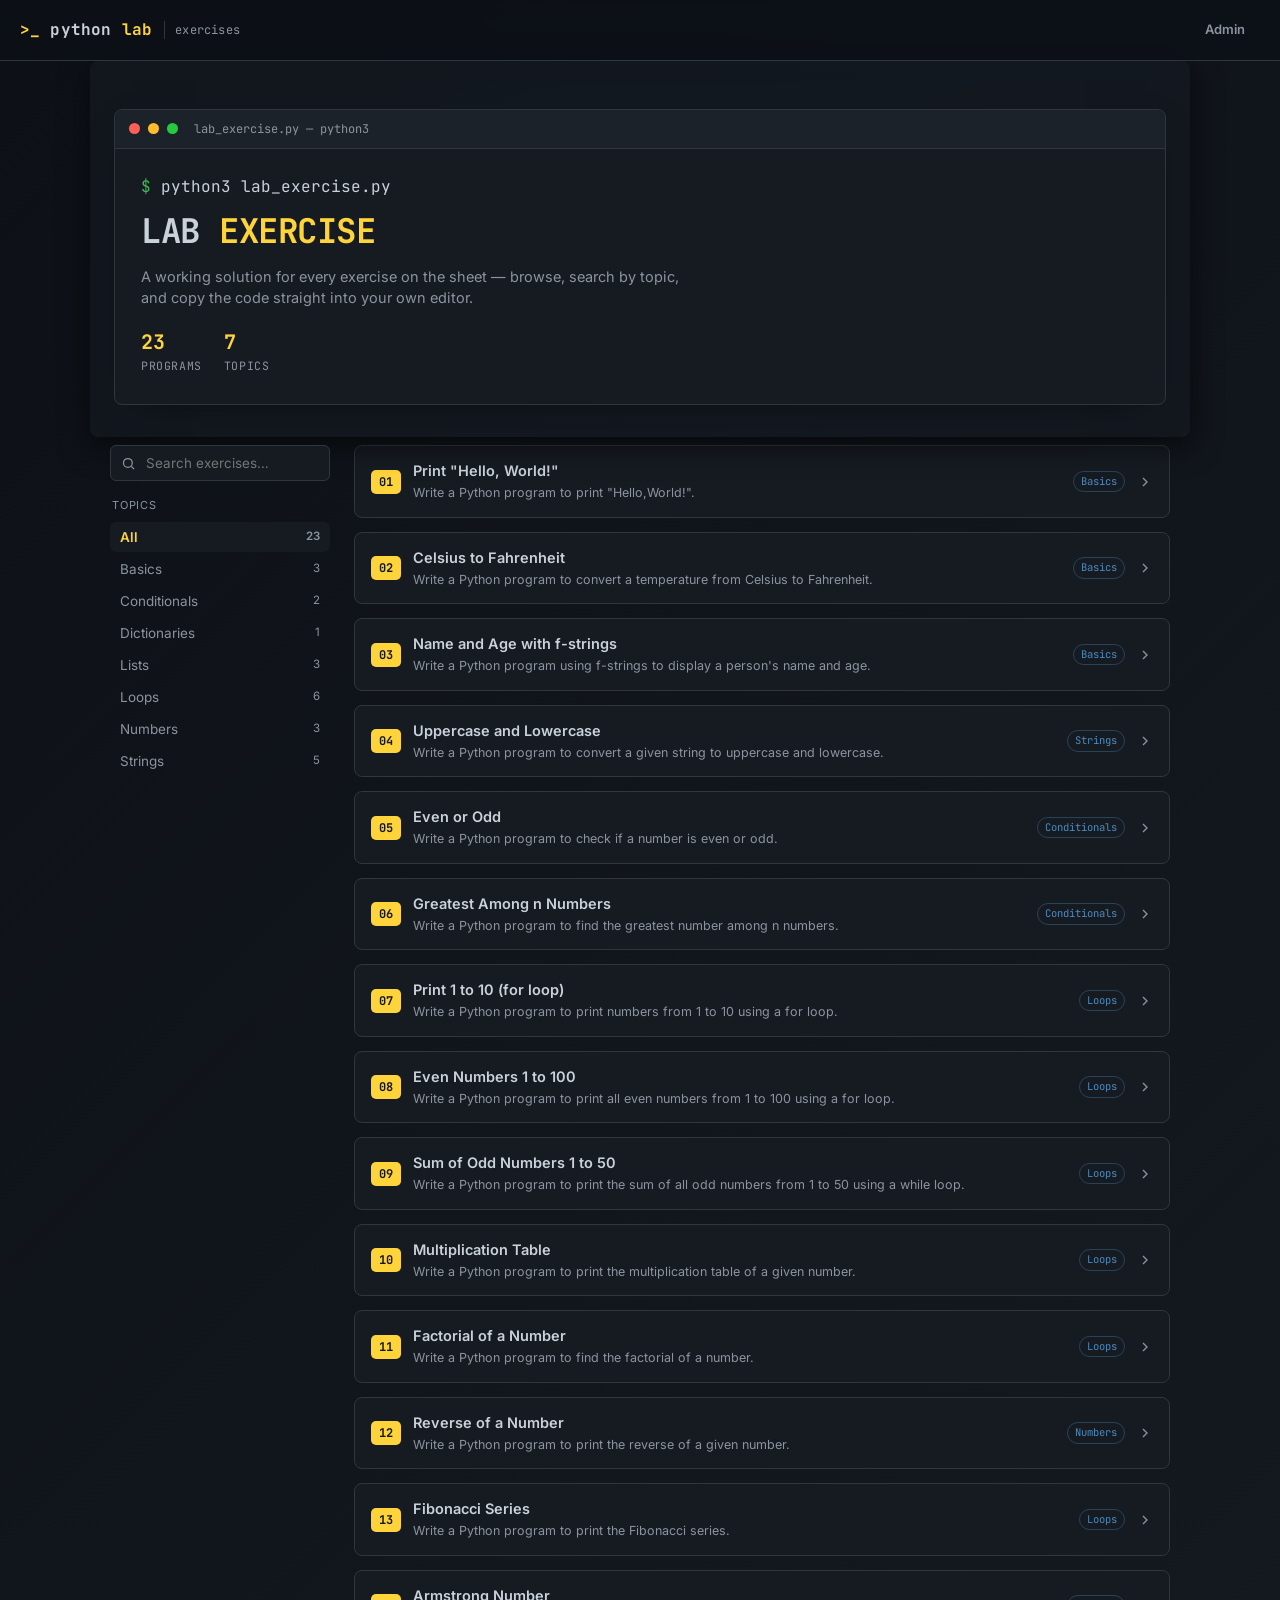
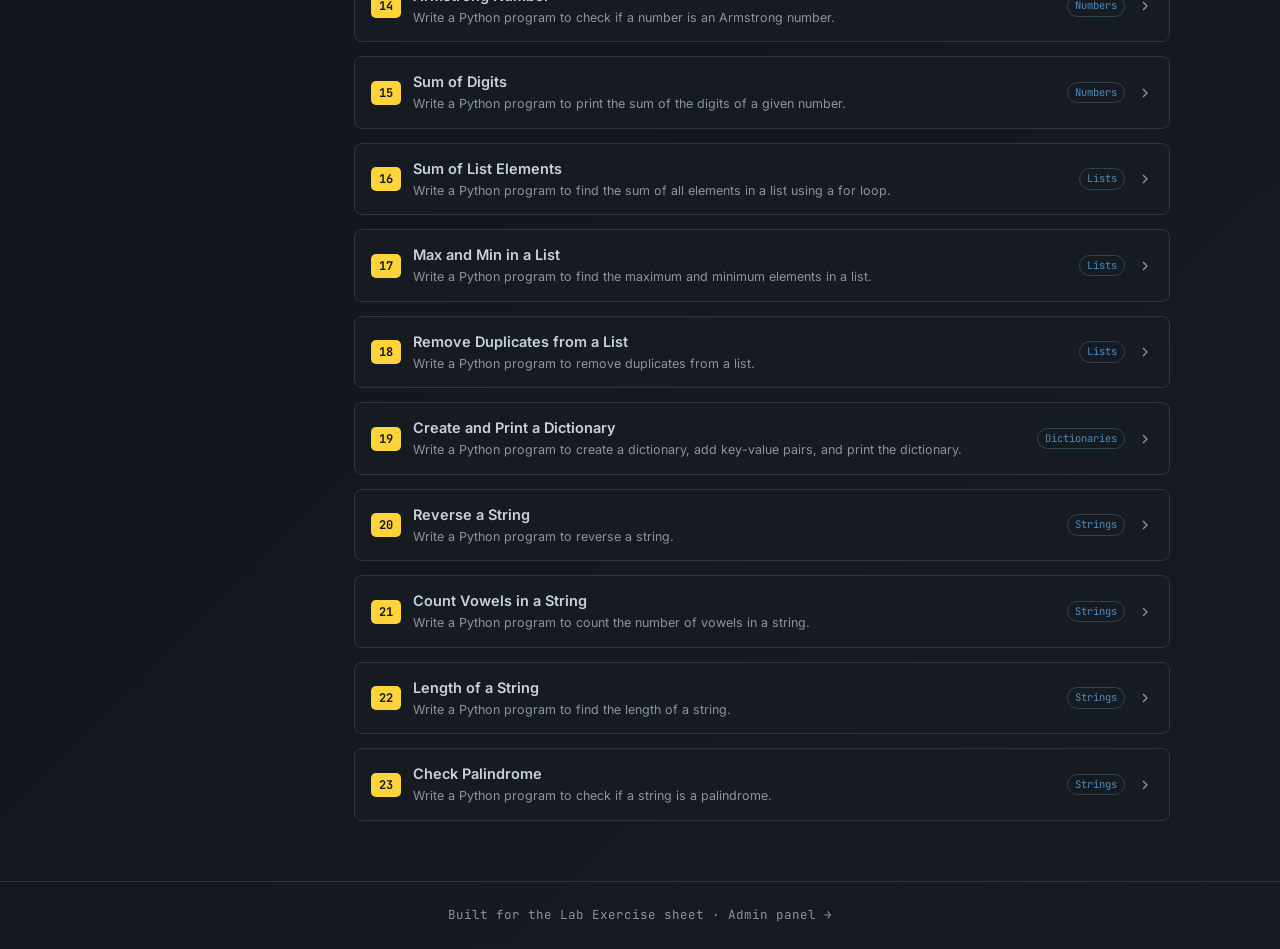
==== index.html @ b2b651ed "Add files via upload" ====
<!DOCTYPE html>
<html lang="en">
<head>
<meta charset="UTF-8">
<meta name="viewport" content="width=device-width, initial-scale=1.0">
<title>Python Lab Exercises</title>
<meta name="description" content="A collection of Python lab exercises with runnable solutions.">
<link rel="preconnect" href="https://fonts.googleapis.com">
<link href="https://fonts.googleapis.com/css2?family=Inter:wght@400;500;600;700&family=JetBrains+Mono:wght@400;500;700&display=swap" rel="stylesheet">
<link rel="stylesheet" href="style.css?v=2">
</head>
<body>

<header class="topbar">
  <a class="brand" href="index.html"><span class="dot">&gt;_</span> python<span style="color:var(--accent)">lab</span><span class="brand-sub">exercises</span></a>
  <div class="topbar-links">
    <a class="btn btn-ghost" href="admin.html">Admin</a>
  </div>
</header>

<section class="hero">
  <div class="terminal">
    <div class="terminal-bar">
      <span class="tdot red"></span><span class="tdot yellow"></span><span class="tdot green"></span>
      <span class="terminal-path">lab_exercise.py — python3</span>
    </div>
    <div class="terminal-body">
      <div><span class="prompt">$</span> python3 lab_exercise.py</div>
      <h1>LAB <span class="py">EXERCISE</span></h1>
      <p class="lead">A working solution for every exercise on the sheet — browse, search by topic, and copy the code straight into your own editor.</p>
      <div class="stats-row">
        <div class="stat"><span class="num" id="statTotal">0</span><span class="label">Programs</span></div>
        <div class="stat"><span class="num" id="statCats">0</span><span class="label">Topics</span></div>
      </div>
    </div>
  </div>
</section>

<main class="layout">
  <aside class="sidebar">
    <div class="search-box">
      <svg width="15" height="15" viewBox="0 0 24 24" fill="none" stroke="currentColor" stroke-width="2"><circle cx="11" cy="11" r="7"/><path d="M21 21l-4.3-4.3"/></svg>
      <input id="searchInput" type="text" placeholder="Search exercises…">
      <button id="clearSearchBtn" class="clear-btn" style="display:none;" aria-label="Clear search">×</button>
    </div>
    <div class="filter-title">Topics</div>
    <ul class="filter-list" id="filterList"></ul>
  </aside>

  <section class="programs" id="programList"></section>
</main>

<footer>
  Built for the Lab Exercise sheet · <a class="admin-link" href="admin.html">Admin panel →</a>
</footer>

<script src="data.js?v=2"></script>
<script src="common.js?v=2"></script>
<script src="script.js?v=2"></script>
</body>
</html>
---- style.css ----
/* ===========================================================
   Python Lab Exercises — stylesheet
   Dark, VSCode/GitHub-inspired IDE aesthetic, Python-yellow accent.
   =========================================================== */

:root {
  --bg: #0d1117;
  --surface: #161b22;
  --surface-2: #1c2229;
  --border: #30363d;
  --text: #c9d1d9;
  --muted: #8b949e;
  --accent: #FFD43B;   /* Python yellow */
  --accent-dim: #cfa92a;
  --blue: #4B8BBE;     /* Python blue */
  --green: #3fb950;
  --red: #f85149;
  --font-mono: 'JetBrains Mono', ui-monospace, SFMono-Regular, Menlo, monospace;
  --font-sans: 'Inter', system-ui, -apple-system, sans-serif;
  --radius: 8px;
}

* { box-sizing: border-box; }

html { scroll-behavior: smooth; }

body {
  margin: 0;
  /* subtle dark gradient for depth */
  background: linear-gradient(135deg, #0d1117 0%, #161b22 100%);
  color: var(--text);
  font-family: var(--font-sans);
  line-height: 1.5;
  min-height: 100vh;
  overflow-x: hidden;
}

a { color: inherit; }

::selection { background: var(--accent); color: #0d1117; }

/* Focus visibility for keyboard users */
a:focus-visible, button:focus-visible, input:focus-visible, textarea:focus-visible, select:focus-visible {
  outline: 2px solid var(--accent);
  outline-offset: 2px;
}

/* ---------- Top bar ---------- */
.topbar {
  position: sticky;
  top: 0;
  z-index: 20;
  display: flex;
  align-items: center;
  justify-content: space-between;
  gap: 16px;
  padding: 12px 20px;
  background: rgba(13, 17, 23, 0.92);
  backdrop-filter: blur(8px);
  border-bottom: 1px solid var(--border);
}

.brand {
  display: flex;
  align-items: center;
  gap: 10px;
  font-family: var(--font-mono);
  font-weight: 700;
  font-size: 16px;
  letter-spacing: 0.2px;
  text-decoration: none;
  color: var(--text);
}

.brand .dot { color: var(--accent); }

.brand-sub {
  color: var(--muted);
  font-weight: 400;
  font-size: 12px;
  border-left: 1px solid var(--border);
  padding-left: 10px;
  margin-left: 2px;
}

.topbar-links {
  display: flex;
  align-items: center;
  gap: 8px;
}

.btn {
  font-family: var(--font-sans);
  font-size: 13px;
  font-weight: 600;
  padding: 7px 14px;
  border-radius: var(--radius);
  border: 1px solid var(--border);
  background: var(--surface);
  color: var(--text);
  cursor: pointer;
  text-decoration: none;
  display: inline-flex;
  align-items: center;
  gap: 6px;
  transition: background .2s ease, border-color .2s ease, transform .1s ease, box-shadow .2s ease;
}
.btn:hover {
  background: var(--surface-2);
  border-color: var(--accent-dim);
  box-shadow: 0 4px 12px rgba(255,212,59,0.15);
}
.btn:hover { border-color: var(--accent-dim); }
.btn:active { transform: translateY(1px); }

.btn-primary {
  background: var(--accent);
  color: #14171c;
  border-color: var(--accent);
}
.btn-primary:hover { background: var(--accent-dim); border-color: var(--accent-dim); }

.btn-danger { color: var(--red); }
.btn-danger:hover { border-color: var(--red); }

.btn-ghost {
  background: transparent;
  border-color: transparent;
  color: var(--muted);
}
.btn-ghost:hover { color: var(--text); background: var(--surface); }

.btn-sm { padding: 5px 10px; font-size: 12px; }

/* ---------- Hero / terminal header ---------- */
.hero {
  padding: 48px 24px 32px;
  max-width: 1100px;
  margin: 0 auto;
  /* glassmorphism overlay */
  background: rgba(22, 27, 34, 0.68);
  backdrop-filter: blur(12px);
  border-radius: var(--radius);
  box-shadow: 0 8px 30px rgba(0,0,0,0.6);
}

.terminal {
  background: var(--surface);
  border: 1px solid var(--border);
  border-radius: var(--radius);
  overflow: hidden;
  box-shadow: 0 12px 40px -20px rgba(0,0,0,0.6);
}

.terminal-bar {
  display: flex;
  align-items: center;
  gap: 8px;
  padding: 10px 14px;
  background: var(--surface-2);
  border-bottom: 1px solid var(--border);
}

.tdot { width: 11px; height: 11px; border-radius: 50%; display: inline-block; }
.tdot.red { background: #ff5f56; }
.tdot.yellow { background: #ffbd2e; }
.tdot.green { background: #27c93f; }

.terminal-path {
  margin-left: 8px;
  font-family: var(--font-mono);
  font-size: 12px;
  color: var(--muted);
}

.terminal-body {
  padding: 26px 26px 30px;
  font-family: var(--font-mono);
}

.terminal-body .prompt { color: var(--green); }
.terminal-body h1 {
  margin: 6px 0 10px;
  font-size: clamp(24px, 4vw, 34px);
  color: var(--text);
  letter-spacing: -0.5px;
}
.terminal-body h1 .py { color: var(--accent); }
.terminal-body p.lead {
  margin: 0 0 18px;
  color: var(--muted);
  font-family: var(--font-sans);
  font-size: 14.5px;
  max-width: 60ch;
}

.stats-row {
  display: flex;
  gap: 22px;
  margin-top: 18px;
  flex-wrap: wrap;
}
.stat { font-family: var(--font-mono); }
.stat .num { color: var(--accent); font-size: 20px; font-weight: 700; }
.stat .label { color: var(--muted); font-size: 11.5px; text-transform: uppercase; letter-spacing: 0.6px; display: block; }

/* ---------- Layout ---------- */
.layout {
  max-width: 1100px;
  margin: 0 auto;
  padding: 8px 20px 60px;
  display: grid;
  grid-template-columns: 220px 1fr;
  gap: 24px;
}

@media (max-width: 780px) {
  .layout { grid-template-columns: 1fr; gap: 18px; }

  .sidebar {
    position: static;
    top: auto;
  }

  .filter-list {
    flex-direction: row;
    flex-wrap: nowrap;
    overflow-x: auto;
    -webkit-overflow-scrolling: touch;
    gap: 6px;
    padding-bottom: 4px;
    margin-bottom: 16px;
    scrollbar-width: none;  /* Hide scrollbar Firefox */
    -ms-overflow-style: none;  /* Hide scrollbar IE/Edge */
  }
  .filter-list::-webkit-scrollbar { display: none; } /* Hide scrollbar Chrome/Safari */

  .filter-list button {
    width: auto;
    flex-shrink: 0;
    border: 1px solid var(--border);
    border-radius: 20px;
    padding: 8px 16px;
    gap: 8px;
    transition: background .2s ease, color .2s ease;
  }
  .filter-list button:hover {
    background: var(--surface-2);
    color: var(--text);
  }
  .filter-list button.active { border-color: var(--accent-dim); color: var(--accent); }
}

@media (max-width: 640px) {
  .topbar { padding: 10px 14px; }
  .brand { font-size: 14px; gap: 8px; }
  .brand-sub { display: none; }
  .topbar-links { gap: 6px; }
  .topbar .btn { padding: 6px 10px; font-size: 12.5px; }

  .hero { padding: 24px 16px 20px; }
  .terminal-bar { padding: 8px 10px; }
  .terminal-path { font-size: 11px; overflow: hidden; text-overflow: ellipsis; white-space: nowrap; }
  .terminal-body { padding: 18px 16px 22px; }
  .terminal-body h1 { margin: 4px 0 8px; }
  .terminal-body p.lead { font-size: 13.5px; max-width: none; }
  .stats-row { gap: 18px; margin-top: 14px; }
  .stat .num { font-size: 18px; }

  .layout { padding: 8px 14px 40px; }

  .code-window { margin: 12px 0; border-radius: 0; border-left: none; border-right: none; }
  pre.code { padding: 12px 10px; font-size: 12.5px; }
}

/* ---------- Sidebar ---------- */
.sidebar {
  align-self: start;
  position: sticky;
  top: 66px;
}

.search-box {
  display: flex;
  align-items: center;
  gap: 8px;
  background: var(--surface);
  border: 1px solid var(--border);
  border-radius: 6px;
  padding: 8px 10px;
  margin-bottom: 16px;
  position: relative;
}
.search-box input {
  background: transparent;
  border: none;
  color: var(--text);
  font-family: var(--font-sans);
  font-size: 13.5px;
  width: 100%;
  padding-right: 20px;
}
.search-box input:focus { outline: none; }
.search-box svg { flex-shrink: 0; color: var(--muted); }

.clear-btn {
  background: transparent;
  border: none;
  color: var(--muted);
  font-size: 18px;
  line-height: 1;
  cursor: pointer;
  padding: 0 6px;
  position: absolute;
  right: 8px;
  top: 50%;
  transform: translateY(-50%);
  display: inline-flex;
  align-items: center;
  justify-content: center;
  transition: color 0.15s ease;
}
.clear-btn:hover {
  color: var(--accent);
}

.filter-title {
  font-size: 11px;
  text-transform: uppercase;
  letter-spacing: 0.8px;
  color: var(--muted);
  margin: 4px 0 8px 2px;
}

.filter-list {
  list-style: none;
  margin: 0 0 20px;
  padding: 0;
  display: flex;
  flex-direction: column;
  gap: 2px;
}

.filter-list button {
  width: 100%;
  text-align: left;
  background: transparent;
  border: none;
  color: var(--muted);
  font-family: var(--font-sans);
  font-size: 13.5px;
  padding: 7px 10px;
  border-radius: 6px;
  cursor: pointer;
  display: flex;
  justify-content: space-between;
}
.filter-list button:hover { background: var(--surface); color: var(--text); }
.filter-list button.active { background: var(--surface); color: var(--accent); font-weight: 600; }
.filter-list button .count { color: var(--muted); font-size: 11.5px; }

@media (max-width: 640px) {
  .card-head { padding: 12px; gap: 10px; flex-wrap: wrap; row-gap: 6px; }
  .card-num { min-width: 26px; height: 22px; font-size: 11px; }
  .card-title { font-size: 13.5px; }
  .card-desc { white-space: normal; overflow: visible; }
  .card-titles { order: 2; flex: 1 1 160px; }
  .chevron { order: 3; }
  .card-tag { order: 4; flex: 0 0 100%; margin-left: 36px; width: fit-content; }
}

/* ---------- Program list ---------- */
.programs {
  display: flex;
  flex-direction: column;
  gap: 14px;
}

.empty-state {
  border: 1px dashed var(--border);
  border-radius: var(--radius);
  padding: 40px 20px;
  text-align: center;
  color: var(--muted);
}

.card {
  background: var(--surface);
  border: 1px solid var(--border);
  border-radius: var(--radius);
  overflow: hidden;
  transition: border-color 0.2s cubic-bezier(0.4, 0, 0.2, 1), box-shadow 0.2s cubic-bezier(0.4, 0, 0.2, 1), transform 0.2s cubic-bezier(0.4, 0, 0.2, 1);
}
.card:hover {
  border-color: rgba(255, 212, 59, 0.4);
  box-shadow: 0 6px 20px rgba(0, 0, 0, 0.3);
  transform: translateY(-2px);
}

.card-head {
  display: flex;
  align-items: center;
  gap: 12px;
  padding: 14px 16px;
  cursor: pointer;
  user-select: none;
}

.card-num {
  font-family: var(--font-mono);
  font-size: 12px;
  color: #14171c;
  background: var(--accent);
  min-width: 30px;
  height: 24px;
  display: flex;
  align-items: center;
  justify-content: center;
  border-radius: 5px;
  font-weight: 700;
  flex-shrink: 0;
}

.card-titles { flex: 1; min-width: 0; }
.card-title { font-weight: 600; font-size: 14.5px; color: var(--text); }
.card-desc {
  font-size: 12.5px;
  color: var(--muted);
  margin-top: 2px;
  overflow: hidden;
  text-overflow: ellipsis;
  white-space: nowrap;
}

.card-tag {
  font-family: var(--font-mono);
  font-size: 10.5px;
  color: var(--blue);
  border: 1px solid rgba(75,139,190,0.35);
  padding: 2px 7px;
  border-radius: 20px;
  white-space: nowrap;
  flex-shrink: 0;
}

.chevron {
  color: var(--muted);
  transition: transform .18s ease;
  flex-shrink: 0;
}
.card.open .chevron { transform: rotate(90deg); color: var(--accent); }

.card-body {
  display: none;
  border-top: 1px solid var(--border);
}
.card.open .card-body { display: block; }

.code-window {
  margin: 14px;
  background: #0a0d12;
  border: 1px solid var(--border);
  border-radius: 6px;
  overflow: hidden;
}
.code-window-bar {
  display: flex;
  align-items: center;
  justify-content: space-between;
  padding: 7px 10px;
  background: var(--surface-2);
  border-bottom: 1px solid var(--border);
}
.code-window-name {
  font-family: var(--font-mono);
  font-size: 11.5px;
  color: var(--muted);
}
.copy-btn {
  font-family: var(--font-sans);
  font-size: 11px;
  color: var(--muted);
  background: transparent;
  border: 1px solid var(--border);
  padding: 3px 9px;
  border-radius: 5px;
  cursor: pointer;
}
.copy-btn:hover { color: var(--accent); border-color: var(--accent-dim); }

pre.code {
  margin: 0;
  padding: 16px;
  overflow-x: auto;
  font-family: var(--font-mono);
  font-size: 13px;
  line-height: 1.6;
  color: #d3d3d3;
}

/* minimal python token colors */
.tok-kw { color: #ff7b72; }
.tok-str { color: #a5d6ff; }
.tok-num { color: #79c0ff; }
.tok-com { color: #8b949e; font-style: italic; }
.tok-fn { color: #d2a8ff; }
.tok-bi { color: #ffa657; }

/* ---------- Footer ---------- */
footer {
  border-top: 1px solid var(--border);
  padding: 24px 20px;
  text-align: center;
  color: var(--muted);
  font-size: 12.5px;
  font-family: var(--font-mono);
}
footer a.admin-link { color: var(--muted); text-decoration: none; }
footer a.admin-link:hover { color: var(--accent); }

/* ===========================================================
   Admin page
   =========================================================== */
.admin-wrap {
  max-width: 780px;
  margin: 0 auto;
  padding: 40px 20px 70px;
}

.admin-header { margin-bottom: 24px; }
.admin-header h1 {
  font-family: var(--font-mono);
  font-size: 22px;
  margin: 0 0 4px;
}
.admin-header p { color: var(--muted); margin: 0; font-size: 13.5px; }

.panel {
  background: var(--surface);
  border: 1px solid var(--border);
  border-radius: var(--radius);
  padding: 22px;
  margin-bottom: 20px;
}

.panel h2 {
  font-size: 14px;
  margin: 0 0 16px;
  font-family: var(--font-mono);
  color: var(--accent);
}

.field { margin-bottom: 14px; }
.field label {
  display: block;
  font-size: 12.5px;
  color: var(--muted);
  margin-bottom: 6px;
  font-weight: 600;
}
.field input[type="text"],
.field input[type="password"],
.field textarea,
.field select {
  width: 100%;
  background: var(--bg);
  border: 1px solid var(--border);
  border-radius: 6px;
  padding: 9px 11px;
  color: var(--text);
  font-family: var(--font-sans);
  font-size: 13.5px;
}
.field textarea {
  font-family: var(--font-mono);
  font-size: 13px;
  resize: vertical;
  min-height: 140px;
  line-height: 1.5;
}
.field-hint { font-size: 11.5px; color: var(--muted); margin-top: 5px; }

.login-box {
  max-width: 360px;
  margin: 80px auto;
  text-align: center;
}
.login-box .lock {
  width: 44px; height: 44px;
  margin: 0 auto 16px;
  color: var(--accent);
}
.login-box h1 { font-family: var(--font-mono); font-size: 18px; margin-bottom: 6px; }
.login-box p { color: var(--muted); font-size: 13px; margin-bottom: 20px; }
.login-error {
  color: var(--red);
  font-size: 12.5px;
  margin-top: 10px;
  min-height: 16px;
}

.admin-list { display: flex; flex-direction: column; gap: 10px; }
.admin-row {
  display: flex;
  align-items: center;
  gap: 12px;
  border: 1px solid var(--border);
  border-radius: 6px;
  padding: 10px 12px;
  background: var(--bg);
}
.admin-row .info { flex: 1; min-width: 0; }
.admin-row .info .t { font-weight: 600; font-size: 13.5px; }
.admin-row .info .m { color: var(--muted); font-size: 11.5px; margin-top: 2px; }
.admin-row .actions { display: flex; gap: 6px; flex-shrink: 0; }

.badge-source {
  font-family: var(--font-mono);
  font-size: 10px;
  padding: 1px 6px;
  border-radius: 10px;
  border: 1px solid var(--border);
  color: var(--muted);
}
.badge-source.custom { color: var(--accent); border-color: rgba(255,212,59,0.4); }

.toast {
  position: fixed;
  bottom: 20px;
  left: 50%;
  transform: translateX(-50%) translateY(20px);
  background: var(--surface);
  border: 1px solid var(--accent);
  color: var(--text);
  padding: 10px 18px;
  border-radius: 8px;
  font-size: 13px;
  font-family: var(--font-sans);
  opacity: 0;
  pointer-events: none;
  transition: opacity .2s ease, transform .2s ease;
  z-index: 50;
}
.toast.show {
  opacity: 1;
  transform: translateX(-50%) translateY(0);
  pointer-events: auto;
}

.helper-note {
  font-size: 12px;
  color: var(--muted);
  border-left: 2px solid var(--border);
  padding-left: 10px;
  margin-top: 4px;
}

@media (max-width: 640px) {
  .admin-wrap { padding: 20px 14px 50px; }
  .panel { padding: 16px; }
  .login-box { margin: 48px auto; max-width: 100%; }
  .admin-row { flex-wrap: wrap; }
  .admin-row .actions { flex: 0 0 100%; margin-top: 4px; }
  .field textarea { min-height: 110px; }
}
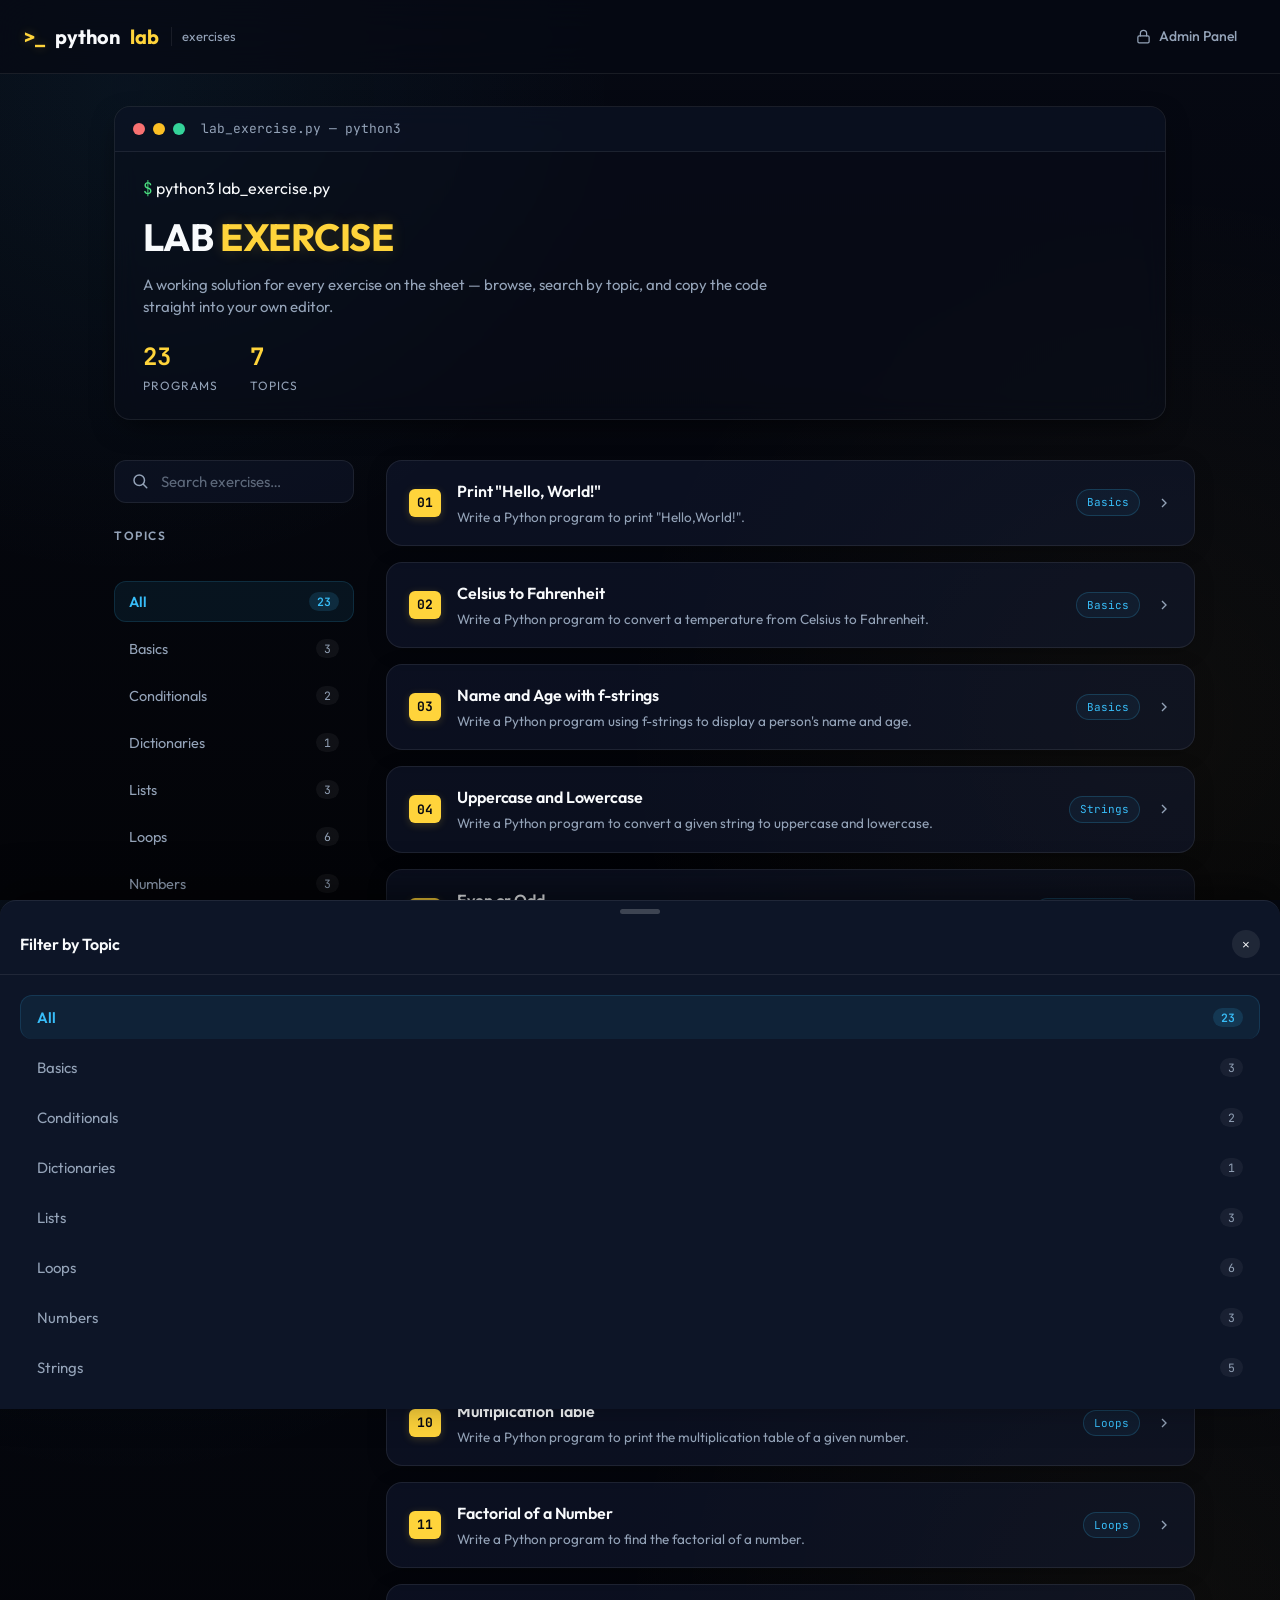
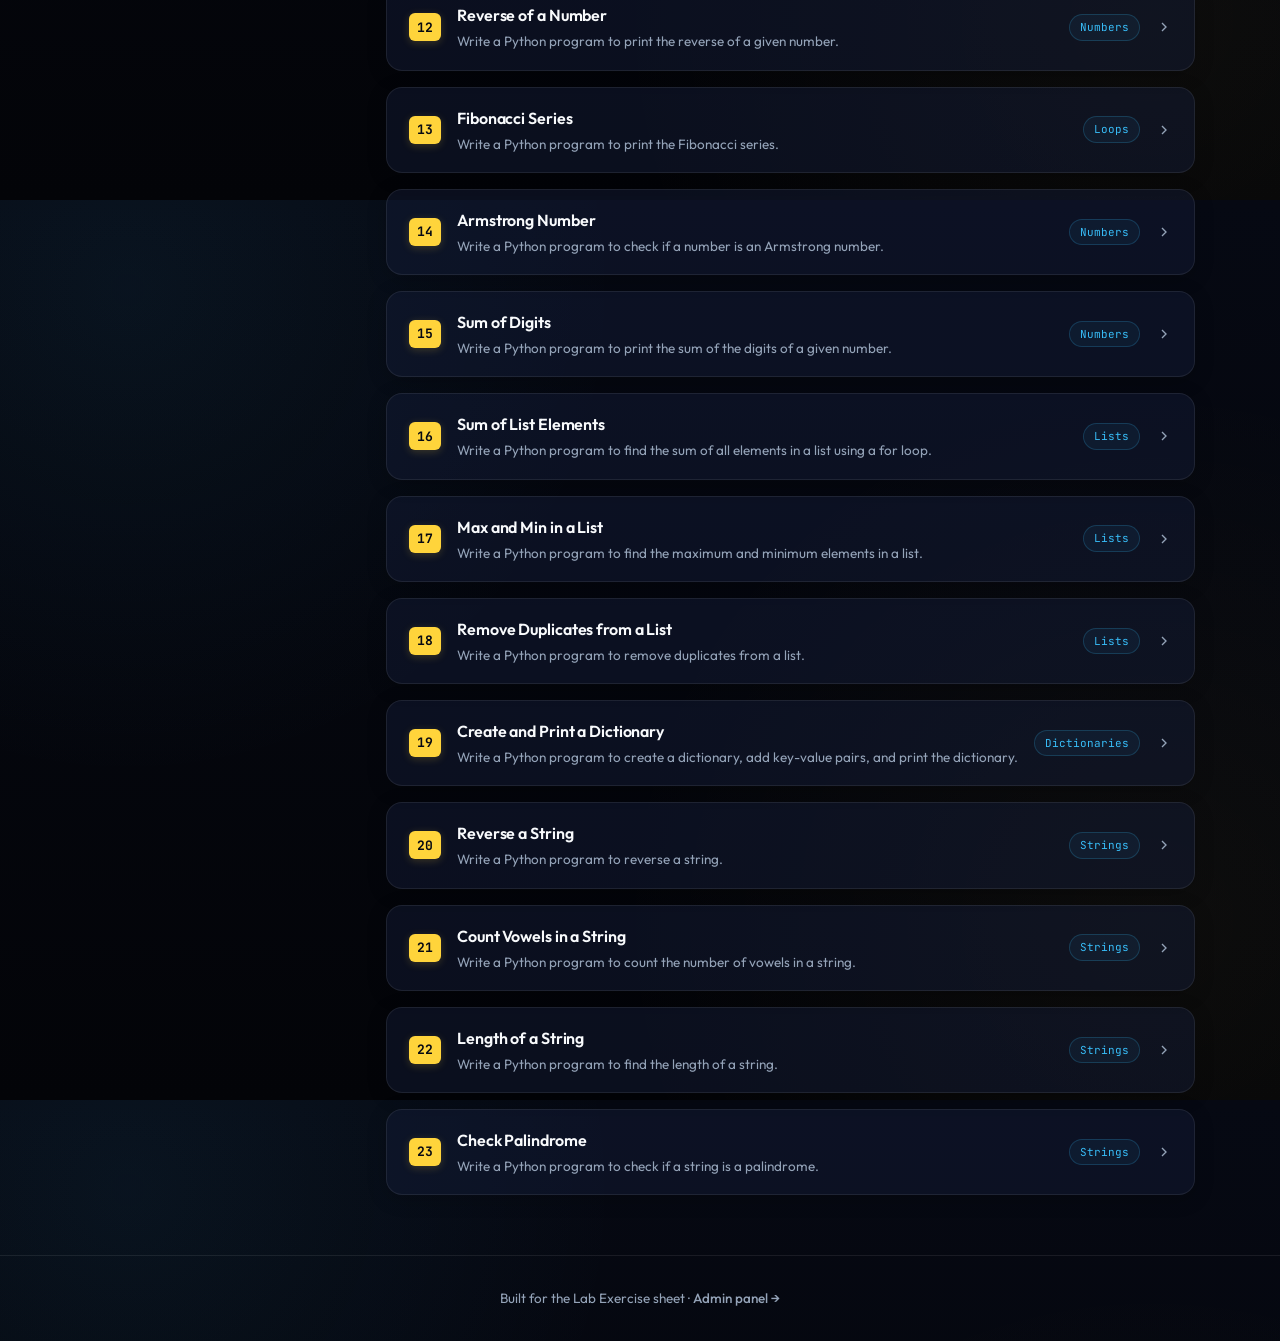
==== commit 2f516744: "Add files via upload" ====
--- a/index.html
+++ b/index.html
@@ -6,7 +6,8 @@
 <title>Python Lab Exercises</title>
 <meta name="description" content="A collection of Python lab exercises with runnable solutions.">
 <link rel="preconnect" href="https://fonts.googleapis.com">
-<link href="https://fonts.googleapis.com/css2?family=Inter:wght@400;500;600;700&family=JetBrains+Mono:wght@400;500;700&display=swap" rel="stylesheet">
+<link rel="preconnect" href="https://fonts.gstatic.com" crossorigin>
+<link href="https://fonts.googleapis.com/css2?family=Outfit:wght@400;500;600;700&family=Inter:wght@400;500;600;700&family=JetBrains+Mono:wght@400;500;700&display=swap" rel="stylesheet">
 <link rel="stylesheet" href="style.css?v=2">
 </head>
 <body>
@@ -14,7 +15,13 @@
 <header class="topbar">
   <a class="brand" href="index.html"><span class="dot">&gt;_</span> python<span style="color:var(--accent)">lab</span><span class="brand-sub">exercises</span></a>
   <div class="topbar-links">
-    <a class="btn btn-ghost" href="admin.html">Admin</a>
+    <a class="btn btn-ghost" href="admin.html">
+      <svg width="15" height="15" viewBox="0 0 24 24" fill="none" stroke="currentColor" stroke-width="2" stroke-linecap="round" stroke-linejoin="round">
+        <rect x="3" y="11" width="18" height="11" rx="2" ry="2"></rect>
+        <path d="M7 11V7a5 5 0 0 1 10 0v4"></path>
+      </svg>
+      Admin Panel
+    </a>
   </div>
 </header>
 
@@ -39,7 +46,7 @@
 <main class="layout">
   <aside class="sidebar">
     <div class="search-box">
-      <svg width="15" height="15" viewBox="0 0 24 24" fill="none" stroke="currentColor" stroke-width="2"><circle cx="11" cy="11" r="7"/><path d="M21 21l-4.3-4.3"/></svg>
+      <svg width="18" height="18" viewBox="0 0 24 24" fill="none" stroke="currentColor" stroke-width="2" stroke-linecap="round" stroke-linejoin="round"><circle cx="11" cy="11" r="7"/><path d="M21 21l-4.3-4.3"/></svg>
       <input id="searchInput" type="text" placeholder="Search exercises…">
       <button id="clearSearchBtn" class="clear-btn" style="display:none;" aria-label="Clear search">×</button>
     </div>
@@ -54,6 +61,46 @@
   Built for the Lab Exercise sheet · <a class="admin-link" href="admin.html">Admin panel →</a>
 </footer>
 
+<!-- Bottom Navigation Bar for Mobile -->
+<nav class="bottom-nav">
+  <button class="bottom-nav-item active" id="navHomeBtn">
+    <svg viewBox="0 0 24 24" fill="none" stroke="currentColor" stroke-width="2" stroke-linecap="round" stroke-linejoin="round">
+      <polyline points="4 17 10 11 4 5"></polyline>
+      <line x1="12" y1="19" x2="20" y2="19"></line>
+    </svg>
+    <span>Exercises</span>
+  </button>
+  <button class="bottom-nav-item" id="navTopicsBtn">
+    <svg viewBox="0 0 24 24" fill="none" stroke="currentColor" stroke-width="2" stroke-linecap="round" stroke-linejoin="round">
+      <rect x="3" y="3" width="7" height="7"></rect>
+      <rect x="14" y="3" width="7" height="7"></rect>
+      <rect x="14" y="14" width="7" height="7"></rect>
+      <rect x="3" y="14" width="7" height="7"></rect>
+    </svg>
+    <span>Topics</span>
+  </button>
+  <a class="bottom-nav-item" href="admin.html">
+    <svg viewBox="0 0 24 24" fill="none" stroke="currentColor" stroke-width="2" stroke-linecap="round" stroke-linejoin="round">
+      <rect x="3" y="11" width="18" height="11" rx="2" ry="2"></rect>
+      <path d="M7 11V7a5 5 0 0 1 10 0v4"></path>
+    </svg>
+    <span>Admin</span>
+  </a>
+</nav>
+
+<!-- Topics Bottom Sheet Modal for Mobile -->
+<div class="bottom-sheet-overlay" id="topicsSheetOverlay"></div>
+<div class="bottom-sheet" id="topicsSheet">
+  <div class="bottom-sheet-drag-handle"></div>
+  <div class="bottom-sheet-header">
+    <span class="bottom-sheet-title">Filter by Topic</span>
+    <button class="bottom-sheet-close" id="closeTopicsBtn" aria-label="Close">×</button>
+  </div>
+  <div class="bottom-sheet-body">
+    <ul class="filter-list" id="filterListMobile"></ul>
+  </div>
+</div>
+
 <script src="data.js?v=2"></script>
 <script src="common.js?v=2"></script>
 <script src="script.js?v=2"></script>
--- a/style.css
+++ b/style.css
@@ -1,62 +1,173 @@
 /* ===========================================================
-   Python Lab Exercises — stylesheet
-   Dark, VSCode/GitHub-inspired IDE aesthetic, Python-yellow accent.
+   Python Lab Exercises — Redesigned Premium Stylesheet
+   Modern, Mobile-First App Aesthetic with Neon Glassmorphism
    =========================================================== */
 
+@import url('https://fonts.googleapis.com/css2?family=Outfit:wght@300;400;500;600;700&family=Inter:wght@300;400;500;600;700&family=JetBrains+Mono:wght@400;500;700&display=swap');
+
 :root {
-  --bg: #0d1117;
-  --surface: #161b22;
-  --surface-2: #1c2229;
-  --border: #30363d;
-  --text: #c9d1d9;
-  --muted: #8b949e;
-  --accent: #FFD43B;   /* Python yellow */
-  --accent-dim: #cfa92a;
-  --blue: #4B8BBE;     /* Python blue */
-  --green: #3fb950;
-  --red: #f85149;
-  --font-mono: 'JetBrains Mono', ui-monospace, SFMono-Regular, Menlo, monospace;
-  --font-sans: 'Inter', system-ui, -apple-system, sans-serif;
-  --radius: 8px;
-}
-
-* { box-sizing: border-box; }
-
-html { scroll-behavior: smooth; }
+  --bg: #060913;
+  --surface: rgba(15, 22, 42, 0.55);
+  --surface-solid: #0d1527;
+  --surface-card: rgba(20, 30, 58, 0.45);
+  --surface-hover: rgba(30, 45, 85, 0.65);
+  --surface-active: rgba(40, 60, 110, 0.85);
+  --border: rgba(255, 255, 255, 0.08);
+  --border-glow: rgba(255, 212, 59, 0.3);
+  --border-focus: rgba(56, 189, 248, 0.6);
+  --text: #f8fafc;
+  --muted: #94a3b8;
+  
+  /* Brand colors */
+  --accent: #FFD43B;     /* Python yellow */
+  --accent-glow: rgba(255, 212, 59, 0.3);
+  --blue: #38bdf8;       /* Python blue */
+  --blue-glow: rgba(56, 189, 248, 0.25);
+  --green: #4ade80;
+  --red: #f87171;
+  
+  /* Fonts & Shadows */
+  --font-mono: 'JetBrains Mono', monospace;
+  --font-sans: 'Outfit', 'Inter', system-ui, -apple-system, sans-serif;
+  --radius-lg: 16px;
+  --radius-md: 12px;
+  --radius-sm: 8px;
+  --shadow-lg: 0 10px 30px -10px rgba(0, 0, 0, 0.7);
+  --shadow-glow: 0 0 20px rgba(255, 212, 59, 0.15);
+  
+  --transition: all 0.25s cubic-bezier(0.4, 0, 0.2, 1);
+}
+
+* {
+  box-sizing: border-box;
+  margin: 0;
+  padding: 0;
+  -webkit-tap-highlight-color: transparent;
+}
+
+html {
+  scroll-behavior: smooth;
+  height: 100%;
+}
 
 body {
-  margin: 0;
-  /* subtle dark gradient for depth */
-  background: linear-gradient(135deg, #0d1117 0%, #161b22 100%);
+  background: radial-gradient(circle at 10% 10%, rgba(56, 189, 248, 0.06) 0%, transparent 35%),
+              radial-gradient(circle at 90% 80%, rgba(255, 212, 59, 0.04) 0%, transparent 40%),
+              linear-gradient(180deg, #060913 0%, #030408 100%);
   color: var(--text);
   font-family: var(--font-sans);
   line-height: 1.5;
-  min-height: 100vh;
+  min-height: 100%;
+  display: flex;
+  flex-direction: column;
   overflow-x: hidden;
-}
-
-a { color: inherit; }
-
-::selection { background: var(--accent); color: #0d1117; }
-
-/* Focus visibility for keyboard users */
-a:focus-visible, button:focus-visible, input:focus-visible, textarea:focus-visible, select:focus-visible {
-  outline: 2px solid var(--accent);
-  outline-offset: 2px;
-}
-
-/* ---------- Top bar ---------- */
+  padding-bottom: 76px; /* Space for bottom nav on mobile */
+}
+
+@media (min-width: 768px) {
+  body {
+    padding-bottom: 0;
+  }
+}
+
+a {
+  color: inherit;
+  text-decoration: none;
+  transition: var(--transition);
+}
+
+/* Custom Scrollbar */
+::-webkit-scrollbar {
+  width: 8px;
+  height: 8px;
+}
+::-webkit-scrollbar-track {
+  background: rgba(0, 0, 0, 0.2);
+}
+::-webkit-scrollbar-thumb {
+  background: rgba(255, 255, 255, 0.1);
+  border-radius: 10px;
+}
+::-webkit-scrollbar-thumb:hover {
+  background: rgba(255, 255, 255, 0.2);
+}
+
+/* Utilities */
+.btn {
+  font-family: var(--font-sans);
+  font-size: 14px;
+  font-weight: 500;
+  padding: 9px 18px;
+  border-radius: var(--radius-md);
+  border: 1px solid var(--border);
+  background: rgba(255, 255, 255, 0.03);
+  color: var(--text);
+  cursor: pointer;
+  display: inline-flex;
+  align-items: center;
+  gap: 8px;
+  transition: var(--transition);
+  user-select: none;
+}
+.btn:hover {
+  background: rgba(255, 255, 255, 0.08);
+  border-color: rgba(255, 255, 255, 0.2);
+  transform: translateY(-1px);
+}
+.btn:active {
+  transform: translateY(1px);
+}
+
+.btn-primary {
+  background: linear-gradient(135deg, var(--accent) 0%, #e2b926 100%);
+  color: #060913;
+  border-color: var(--accent);
+  font-weight: 600;
+  box-shadow: 0 4px 14px rgba(255, 212, 59, 0.2);
+}
+.btn-primary:hover {
+  background: linear-gradient(135deg, #ffd752 0%, #cfab24 100%);
+  border-color: #ffd752;
+  box-shadow: 0 6px 20px rgba(255, 212, 59, 0.35);
+}
+
+.btn-danger {
+  color: var(--red);
+  border-color: rgba(248, 113, 113, 0.2);
+}
+.btn-danger:hover {
+  background: rgba(248, 113, 113, 0.1);
+  border-color: var(--red);
+}
+
+.btn-ghost {
+  background: transparent;
+  border-color: transparent;
+  color: var(--muted);
+}
+.btn-ghost:hover {
+  color: var(--text);
+  background: rgba(255, 255, 255, 0.05);
+}
+
+.btn-sm {
+  padding: 6px 12px;
+  font-size: 13px;
+  border-radius: var(--radius-sm);
+}
+
+/* ---------- Header & Brand ---------- */
 .topbar {
   position: sticky;
   top: 0;
-  z-index: 20;
+  z-index: 40;
   display: flex;
   align-items: center;
   justify-content: space-between;
-  gap: 16px;
-  padding: 12px 20px;
-  background: rgba(13, 17, 23, 0.92);
-  backdrop-filter: blur(8px);
+  padding: 16px 24px;
+  background: rgba(6, 9, 19, 0.7);
+  backdrop-filter: blur(20px);
+  -webkit-backdrop-filter: blur(20px);
   border-bottom: 1px solid var(--border);
 }
 
@@ -64,20 +175,18 @@
   display: flex;
   align-items: center;
   gap: 10px;
-  font-family: var(--font-mono);
   font-weight: 700;
-  font-size: 16px;
-  letter-spacing: 0.2px;
-  text-decoration: none;
-  color: var(--text);
-}
-
-.brand .dot { color: var(--accent); }
-
+  font-size: 20px;
+  color: var(--text);
+}
+.brand .dot {
+  color: var(--accent);
+  text-shadow: 0 0 10px var(--accent-glow);
+}
 .brand-sub {
   color: var(--muted);
   font-weight: 400;
-  font-size: 12px;
+  font-size: 13px;
   border-left: 1px solid var(--border);
   padding-left: 10px;
   margin-left: 2px;
@@ -86,358 +195,366 @@
 .topbar-links {
   display: flex;
   align-items: center;
-  gap: 8px;
-}
-
-.btn {
-  font-family: var(--font-sans);
-  font-size: 13px;
-  font-weight: 600;
-  padding: 7px 14px;
-  border-radius: var(--radius);
-  border: 1px solid var(--border);
-  background: var(--surface);
-  color: var(--text);
-  cursor: pointer;
-  text-decoration: none;
-  display: inline-flex;
-  align-items: center;
-  gap: 6px;
-  transition: background .2s ease, border-color .2s ease, transform .1s ease, box-shadow .2s ease;
-}
-.btn:hover {
-  background: var(--surface-2);
-  border-color: var(--accent-dim);
-  box-shadow: 0 4px 12px rgba(255,212,59,0.15);
-}
-.btn:hover { border-color: var(--accent-dim); }
-.btn:active { transform: translateY(1px); }
-
-.btn-primary {
-  background: var(--accent);
-  color: #14171c;
-  border-color: var(--accent);
-}
-.btn-primary:hover { background: var(--accent-dim); border-color: var(--accent-dim); }
-
-.btn-danger { color: var(--red); }
-.btn-danger:hover { border-color: var(--red); }
-
-.btn-ghost {
-  background: transparent;
-  border-color: transparent;
-  color: var(--muted);
-}
-.btn-ghost:hover { color: var(--text); background: var(--surface); }
-
-.btn-sm { padding: 5px 10px; font-size: 12px; }
-
-/* ---------- Hero / terminal header ---------- */
+  gap: 12px;
+}
+
+@media (max-width: 767px) {
+  .topbar-links {
+    display: none; /* Hidden on mobile in favor of bottom nav */
+  }
+}
+
+/* ---------- Hero (Compact & Sleek) ---------- */
 .hero {
-  padding: 48px 24px 32px;
+  padding: 32px 24px 20px;
   max-width: 1100px;
   margin: 0 auto;
-  /* glassmorphism overlay */
-  background: rgba(22, 27, 34, 0.68);
+  width: 100%;
+}
+
+.terminal {
+  background: rgba(10, 15, 30, 0.4);
+  border: 1px solid var(--border);
+  border-radius: var(--radius-lg);
+  overflow: hidden;
+  box-shadow: var(--shadow-lg);
   backdrop-filter: blur(12px);
-  border-radius: var(--radius);
-  box-shadow: 0 8px 30px rgba(0,0,0,0.6);
-}
-
-.terminal {
-  background: var(--surface);
-  border: 1px solid var(--border);
-  border-radius: var(--radius);
-  overflow: hidden;
-  box-shadow: 0 12px 40px -20px rgba(0,0,0,0.6);
+  -webkit-backdrop-filter: blur(12px);
 }
 
 .terminal-bar {
   display: flex;
   align-items: center;
   gap: 8px;
-  padding: 10px 14px;
-  background: var(--surface-2);
+  padding: 12px 18px;
+  background: rgba(13, 21, 39, 0.5);
   border-bottom: 1px solid var(--border);
 }
 
-.tdot { width: 11px; height: 11px; border-radius: 50%; display: inline-block; }
-.tdot.red { background: #ff5f56; }
-.tdot.yellow { background: #ffbd2e; }
-.tdot.green { background: #27c93f; }
+.tdot {
+  width: 12px;
+  height: 12px;
+  border-radius: 50%;
+}
+.tdot.red { background: #f87171; }
+.tdot.yellow { background: #fbbf24; }
+.tdot.green { background: #34d399; }
 
 .terminal-path {
   margin-left: 8px;
   font-family: var(--font-mono);
+  font-size: 13px;
+  color: var(--muted);
+}
+
+.terminal-body {
+  padding: 24px 28px;
+}
+.terminal-body .prompt {
+  color: var(--green);
+  font-family: var(--font-mono);
+}
+.terminal-body h1 {
+  font-size: clamp(26px, 4.5vw, 38px);
+  font-weight: 700;
+  margin: 8px 0;
+  letter-spacing: -0.5px;
+}
+.terminal-body h1 .py {
+  color: var(--accent);
+  text-shadow: 0 0 15px rgba(255, 212, 59, 0.2);
+}
+.terminal-body p.lead {
+  color: var(--muted);
+  font-size: 15px;
+  max-width: 65ch;
+  margin-bottom: 20px;
+}
+
+.stats-row {
+  display: flex;
+  gap: 32px;
+  margin-top: 16px;
+}
+.stat {
+  display: flex;
+  flex-direction: column;
+  gap: 2px;
+}
+.stat .num {
+  color: var(--accent);
+  font-family: var(--font-mono);
+  font-size: 24px;
+  font-weight: 700;
+}
+.stat .label {
+  color: var(--muted);
   font-size: 12px;
-  color: var(--muted);
-}
-
-.terminal-body {
-  padding: 26px 26px 30px;
-  font-family: var(--font-mono);
-}
-
-.terminal-body .prompt { color: var(--green); }
-.terminal-body h1 {
-  margin: 6px 0 10px;
-  font-size: clamp(24px, 4vw, 34px);
-  color: var(--text);
-  letter-spacing: -0.5px;
-}
-.terminal-body h1 .py { color: var(--accent); }
-.terminal-body p.lead {
-  margin: 0 0 18px;
-  color: var(--muted);
-  font-family: var(--font-sans);
-  font-size: 14.5px;
-  max-width: 60ch;
-}
-
-.stats-row {
-  display: flex;
-  gap: 22px;
-  margin-top: 18px;
-  flex-wrap: wrap;
-}
-.stat { font-family: var(--font-mono); }
-.stat .num { color: var(--accent); font-size: 20px; font-weight: 700; }
-.stat .label { color: var(--muted); font-size: 11.5px; text-transform: uppercase; letter-spacing: 0.6px; display: block; }
-
-/* ---------- Layout ---------- */
+  text-transform: uppercase;
+  letter-spacing: 1px;
+}
+
+@media (max-width: 767px) {
+  .hero {
+    padding: 16px 16px 10px;
+  }
+  .terminal-body {
+    padding: 18px 20px;
+  }
+  .terminal-body h1 {
+    font-size: 24px;
+  }
+  .terminal-body p.lead {
+    font-size: 13.5px;
+  }
+}
+
+/* ---------- Main Layout ---------- */
 .layout {
   max-width: 1100px;
   margin: 0 auto;
-  padding: 8px 20px 60px;
+  padding: 20px 24px 60px;
+  width: 100%;
   display: grid;
-  grid-template-columns: 220px 1fr;
-  gap: 24px;
-}
-
-@media (max-width: 780px) {
-  .layout { grid-template-columns: 1fr; gap: 18px; }
-
-  .sidebar {
-    position: static;
-    top: auto;
-  }
-
-  .filter-list {
-    flex-direction: row;
-    flex-wrap: nowrap;
-    overflow-x: auto;
-    -webkit-overflow-scrolling: touch;
-    gap: 6px;
-    padding-bottom: 4px;
-    margin-bottom: 16px;
-    scrollbar-width: none;  /* Hide scrollbar Firefox */
-    -ms-overflow-style: none;  /* Hide scrollbar IE/Edge */
-  }
-  .filter-list::-webkit-scrollbar { display: none; } /* Hide scrollbar Chrome/Safari */
-
-  .filter-list button {
-    width: auto;
-    flex-shrink: 0;
-    border: 1px solid var(--border);
-    border-radius: 20px;
-    padding: 8px 16px;
-    gap: 8px;
-    transition: background .2s ease, color .2s ease;
-  }
-  .filter-list button:hover {
-    background: var(--surface-2);
-    color: var(--text);
-  }
-  .filter-list button.active { border-color: var(--accent-dim); color: var(--accent); }
-}
-
-@media (max-width: 640px) {
-  .topbar { padding: 10px 14px; }
-  .brand { font-size: 14px; gap: 8px; }
-  .brand-sub { display: none; }
-  .topbar-links { gap: 6px; }
-  .topbar .btn { padding: 6px 10px; font-size: 12.5px; }
-
-  .hero { padding: 24px 16px 20px; }
-  .terminal-bar { padding: 8px 10px; }
-  .terminal-path { font-size: 11px; overflow: hidden; text-overflow: ellipsis; white-space: nowrap; }
-  .terminal-body { padding: 18px 16px 22px; }
-  .terminal-body h1 { margin: 4px 0 8px; }
-  .terminal-body p.lead { font-size: 13.5px; max-width: none; }
-  .stats-row { gap: 18px; margin-top: 14px; }
-  .stat .num { font-size: 18px; }
-
-  .layout { padding: 8px 14px 40px; }
-
-  .code-window { margin: 12px 0; border-radius: 0; border-left: none; border-right: none; }
-  pre.code { padding: 12px 10px; font-size: 12.5px; }
-}
-
-/* ---------- Sidebar ---------- */
+  grid-template-columns: 240px 1fr;
+  gap: 32px;
+  flex-grow: 1;
+}
+
+/* Desktop Sidebar */
 .sidebar {
   align-self: start;
   position: sticky;
-  top: 66px;
-}
-
+  top: 100px;
+  display: flex;
+  flex-direction: column;
+  gap: 24px;
+}
+
+.desktop-search-container {
+  display: block;
+}
+
+/* Modern Search Box */
 .search-box {
   display: flex;
   align-items: center;
-  gap: 8px;
-  background: var(--surface);
+  gap: 12px;
+  background: rgba(15, 23, 42, 0.6);
   border: 1px solid var(--border);
-  border-radius: 6px;
-  padding: 8px 10px;
-  margin-bottom: 16px;
+  border-radius: var(--radius-md);
+  padding: 11px 16px;
   position: relative;
+  transition: var(--transition);
+}
+.search-box:focus-within {
+  border-color: var(--blue);
+  box-shadow: 0 0 0 3px rgba(56, 189, 248, 0.15);
+  background: rgba(15, 23, 42, 0.85);
+}
+.search-box svg {
+  color: var(--muted);
+  flex-shrink: 0;
+  transition: var(--transition);
+}
+.search-box:focus-within svg {
+  color: var(--blue);
 }
 .search-box input {
   background: transparent;
   border: none;
   color: var(--text);
   font-family: var(--font-sans);
-  font-size: 13.5px;
+  font-size: 15px;
   width: 100%;
-  padding-right: 20px;
-}
-.search-box input:focus { outline: none; }
-.search-box svg { flex-shrink: 0; color: var(--muted); }
+  padding-right: 24px;
+}
+.search-box input:focus {
+  outline: none;
+}
+.search-box input::placeholder {
+  color: rgba(148, 163, 184, 0.6);
+}
 
 .clear-btn {
-  background: transparent;
+  background: rgba(255, 255, 255, 0.08);
   border: none;
   color: var(--muted);
-  font-size: 18px;
-  line-height: 1;
+  font-size: 16px;
   cursor: pointer;
-  padding: 0 6px;
+  width: 20px;
+  height: 20px;
+  border-radius: 50%;
+  display: inline-flex;
+  align-items: center;
+  justify-content: center;
   position: absolute;
-  right: 8px;
+  right: 12px;
   top: 50%;
   transform: translateY(-50%);
-  display: inline-flex;
-  align-items: center;
-  justify-content: center;
-  transition: color 0.15s ease;
+  transition: var(--transition);
 }
 .clear-btn:hover {
-  color: var(--accent);
+  color: var(--text);
+  background: rgba(255, 255, 255, 0.2);
 }
 
 .filter-title {
-  font-size: 11px;
+  font-size: 12px;
   text-transform: uppercase;
-  letter-spacing: 0.8px;
-  color: var(--muted);
-  margin: 4px 0 8px 2px;
+  letter-spacing: 1.5px;
+  color: var(--muted);
+  font-weight: 600;
+  margin-bottom: 12px;
 }
 
 .filter-list {
   list-style: none;
-  margin: 0 0 20px;
-  padding: 0;
   display: flex;
   flex-direction: column;
-  gap: 2px;
-}
-
+  gap: 6px;
+}
 .filter-list button {
   width: 100%;
   text-align: left;
   background: transparent;
-  border: none;
+  border: 1px solid transparent;
   color: var(--muted);
   font-family: var(--font-sans);
-  font-size: 13.5px;
-  padding: 7px 10px;
-  border-radius: 6px;
+  font-size: 14.5px;
+  padding: 10px 14px;
+  border-radius: var(--radius-md);
   cursor: pointer;
   display: flex;
   justify-content: space-between;
-}
-.filter-list button:hover { background: var(--surface); color: var(--text); }
-.filter-list button.active { background: var(--surface); color: var(--accent); font-weight: 600; }
-.filter-list button .count { color: var(--muted); font-size: 11.5px; }
-
-@media (max-width: 640px) {
-  .card-head { padding: 12px; gap: 10px; flex-wrap: wrap; row-gap: 6px; }
-  .card-num { min-width: 26px; height: 22px; font-size: 11px; }
-  .card-title { font-size: 13.5px; }
-  .card-desc { white-space: normal; overflow: visible; }
-  .card-titles { order: 2; flex: 1 1 160px; }
-  .chevron { order: 3; }
-  .card-tag { order: 4; flex: 0 0 100%; margin-left: 36px; width: fit-content; }
-}
-
-/* ---------- Program list ---------- */
+  align-items: center;
+  transition: var(--transition);
+}
+.filter-list button:hover {
+  background: rgba(255, 255, 255, 0.04);
+  color: var(--text);
+}
+.filter-list button.active {
+  background: rgba(56, 189, 248, 0.08);
+  border-color: rgba(56, 189, 248, 0.15);
+  color: var(--blue);
+  font-weight: 600;
+}
+.filter-list button .count {
+  background: rgba(255, 255, 255, 0.05);
+  color: var(--muted);
+  font-size: 11.5px;
+  padding: 2px 8px;
+  border-radius: 20px;
+  font-family: var(--font-mono);
+  transition: var(--transition);
+}
+.filter-list button.active .count {
+  background: rgba(56, 189, 248, 0.15);
+  color: var(--blue);
+}
+
+/* Mobile responsive layout */
+@media (max-width: 767px) {
+  .layout {
+    grid-template-columns: 1fr;
+    padding: 12px 16px 40px;
+    gap: 16px;
+  }
+  .sidebar {
+    display: none; /* Hide desktop sidebar */
+  }
+}
+
+/* ---------- Exercises Cards List ---------- */
 .programs {
   display: flex;
   flex-direction: column;
-  gap: 14px;
+  gap: 16px;
 }
 
 .empty-state {
   border: 1px dashed var(--border);
-  border-radius: var(--radius);
-  padding: 40px 20px;
+  border-radius: var(--radius-lg);
+  padding: 48px 24px;
   text-align: center;
   color: var(--muted);
+  background: rgba(255, 255, 255, 0.01);
 }
 
 .card {
-  background: var(--surface);
+  background: var(--surface-card);
   border: 1px solid var(--border);
-  border-radius: var(--radius);
+  border-radius: var(--radius-lg);
   overflow: hidden;
-  transition: border-color 0.2s cubic-bezier(0.4, 0, 0.2, 1), box-shadow 0.2s cubic-bezier(0.4, 0, 0.2, 1), transform 0.2s cubic-bezier(0.4, 0, 0.2, 1);
+  transition: var(--transition);
+  box-shadow: 0 4px 20px rgba(0, 0, 0, 0.2);
 }
 .card:hover {
-  border-color: rgba(255, 212, 59, 0.4);
-  box-shadow: 0 6px 20px rgba(0, 0, 0, 0.3);
+  border-color: rgba(56, 189, 248, 0.35);
+  box-shadow: 0 8px 30px rgba(0, 0, 0, 0.35);
   transform: translateY(-2px);
 }
 
 .card-head {
   display: flex;
   align-items: center;
-  gap: 12px;
-  padding: 14px 16px;
+  gap: 16px;
+  padding: 18px 22px;
   cursor: pointer;
   user-select: none;
+  transition: var(--transition);
+}
+.card-head:hover {
+  background: rgba(255, 255, 255, 0.01);
 }
 
 .card-num {
   font-family: var(--font-mono);
-  font-size: 12px;
-  color: #14171c;
+  font-size: 13px;
+  color: #060913;
   background: var(--accent);
-  min-width: 30px;
-  height: 24px;
+  min-width: 32px;
+  height: 28px;
   display: flex;
   align-items: center;
   justify-content: center;
-  border-radius: 5px;
+  border-radius: 6px;
   font-weight: 700;
   flex-shrink: 0;
-}
-
-.card-titles { flex: 1; min-width: 0; }
-.card-title { font-weight: 600; font-size: 14.5px; color: var(--text); }
+  box-shadow: 0 2px 8px rgba(255, 212, 59, 0.2);
+}
+
+.card-titles {
+  flex: 1;
+  min-width: 0;
+}
+.card-title {
+  font-weight: 600;
+  font-size: 16px;
+  color: var(--text);
+  letter-spacing: -0.1px;
+}
 .card-desc {
-  font-size: 12.5px;
-  color: var(--muted);
-  margin-top: 2px;
+  font-size: 13.5px;
+  color: var(--muted);
+  margin-top: 4px;
   overflow: hidden;
   text-overflow: ellipsis;
   white-space: nowrap;
 }
+.card.open .card-desc {
+  white-space: normal;
+  text-overflow: clip;
+}
 
 .card-tag {
   font-family: var(--font-mono);
-  font-size: 10.5px;
+  font-size: 11px;
   color: var(--blue);
-  border: 1px solid rgba(75,139,190,0.35);
-  padding: 2px 7px;
+  background: rgba(56, 189, 248, 0.06);
+  border: 1px solid rgba(56, 189, 248, 0.2);
+  padding: 4px 10px;
   border-radius: 20px;
   white-space: nowrap;
   flex-shrink: 0;
@@ -445,221 +562,608 @@
 
 .chevron {
   color: var(--muted);
-  transition: transform .18s ease;
+  transition: var(--transition);
   flex-shrink: 0;
 }
-.card.open .chevron { transform: rotate(90deg); color: var(--accent); }
+.card.open .chevron {
+  transform: rotate(90deg);
+  color: var(--blue);
+}
 
 .card-body {
   display: none;
   border-top: 1px solid var(--border);
-}
-.card.open .card-body { display: block; }
-
+  background: rgba(3, 5, 10, 0.4);
+}
+.card.open .card-body {
+  display: block;
+  animation: slideDown 0.25s ease-out;
+}
+
+@keyframes slideDown {
+  from { opacity: 0; transform: translateY(-8px); }
+  to { opacity: 1; transform: translateY(0); }
+}
+
+/* Mobile card tweaks */
+@media (max-width: 640px) {
+  .card-head {
+    padding: 14px 16px;
+    gap: 12px;
+    flex-wrap: wrap;
+  }
+  .card-num {
+    min-width: 28px;
+    height: 24px;
+    font-size: 11.5px;
+  }
+  .card-title {
+    font-size: 14.5px;
+  }
+  .card-desc {
+    font-size: 12.5px;
+    margin-top: 2px;
+  }
+  .card-titles {
+    order: 2;
+    flex: 1 1 180px;
+  }
+  .chevron {
+    order: 3;
+  }
+  .card-tag {
+    order: 4;
+    margin-left: 40px;
+    font-size: 10px;
+    padding: 2px 8px;
+  }
+}
+
+/* ---------- Code Window & Editor styling ---------- */
 .code-window {
-  margin: 14px;
-  background: #0a0d12;
+  margin: 20px;
+  background: #040711;
   border: 1px solid var(--border);
-  border-radius: 6px;
+  border-radius: var(--radius-md);
   overflow: hidden;
-}
+  box-shadow: var(--shadow-lg);
+}
+
 .code-window-bar {
   display: flex;
   align-items: center;
   justify-content: space-between;
-  padding: 7px 10px;
-  background: var(--surface-2);
+  padding: 10px 16px;
+  background: rgba(13, 21, 39, 0.8);
   border-bottom: 1px solid var(--border);
 }
+
 .code-window-name {
   font-family: var(--font-mono);
-  font-size: 11.5px;
-  color: var(--muted);
-}
+  font-size: 12.5px;
+  color: var(--muted);
+  display: flex;
+  align-items: center;
+  gap: 8px;
+}
+/* Tiny python circle indicator */
+.code-window-name::before {
+  content: "";
+  display: inline-block;
+  width: 8px;
+  height: 8px;
+  border-radius: 50%;
+  background: var(--blue);
+  box-shadow: 0 0 6px var(--blue-glow);
+}
+
 .copy-btn {
   font-family: var(--font-sans);
-  font-size: 11px;
-  color: var(--muted);
-  background: transparent;
+  font-size: 12px;
+  font-weight: 500;
+  color: var(--text);
+  background: rgba(255, 255, 255, 0.05);
   border: 1px solid var(--border);
-  padding: 3px 9px;
-  border-radius: 5px;
+  padding: 4px 12px;
+  border-radius: var(--radius-sm);
   cursor: pointer;
-}
-.copy-btn:hover { color: var(--accent); border-color: var(--accent-dim); }
+  transition: var(--transition);
+}
+.copy-btn:hover {
+  background: rgba(56, 189, 248, 0.1);
+  color: var(--blue);
+  border-color: rgba(56, 189, 248, 0.35);
+}
 
 pre.code {
   margin: 0;
-  padding: 16px;
+  padding: 16px 0; /* Horizontal padding goes to code-line */
   overflow-x: auto;
   font-family: var(--font-mono);
-  font-size: 13px;
+  font-size: 13.5px;
   line-height: 1.6;
-  color: #d3d3d3;
-}
-
-/* minimal python token colors */
-.tok-kw { color: #ff7b72; }
-.tok-str { color: #a5d6ff; }
-.tok-num { color: #79c0ff; }
-.tok-com { color: #8b949e; font-style: italic; }
-.tok-fn { color: #d2a8ff; }
-.tok-bi { color: #ffa657; }
+  color: #e2e8f0;
+  counter-reset: line;
+}
+
+/* Custom Line Numbers */
+.code-line {
+  display: block;
+  position: relative;
+  padding-left: 56px;
+  padding-right: 16px;
+  min-height: 20px;
+  white-space: pre;
+}
+.code-line::before {
+  content: counter(line);
+  counter-increment: line;
+  position: absolute;
+  left: 0;
+  top: 0;
+  width: 40px;
+  text-align: right;
+  color: rgba(148, 163, 184, 0.3);
+  font-family: var(--font-mono);
+  font-size: 11px;
+  border-right: 1px solid rgba(255, 255, 255, 0.05);
+  padding-right: 12px;
+  user-select: none;
+  -webkit-user-select: none;
+}
+.code-line:hover {
+  background: rgba(255, 255, 255, 0.02);
+}
+.code-line:hover::before {
+  color: var(--blue);
+  border-right-color: var(--blue);
+}
+
+@media (max-width: 640px) {
+  .code-window {
+    margin: 12px 0;
+    border-radius: 0;
+    border-left: none;
+    border-right: none;
+  }
+  pre.code {
+    font-size: 12.5px;
+  }
+}
+
+/* Python Syntax Highlighting (Dark Theme) */
+.tok-kw { color: #f43f5e; font-weight: 500; }     /* red/rose keywords */
+.tok-str { color: #38bdf8; }                      /* blue strings */
+.tok-num { color: #f59e0b; }                      /* amber numbers */
+.tok-com { color: #64748b; font-style: italic; }  /* slate comments */
+.tok-bi { color: #a855f7; }                       /* purple builtins */
 
 /* ---------- Footer ---------- */
 footer {
+  margin-top: auto;
   border-top: 1px solid var(--border);
-  padding: 24px 20px;
+  padding: 32px 24px;
   text-align: center;
   color: var(--muted);
-  font-size: 12.5px;
-  font-family: var(--font-mono);
-}
-footer a.admin-link { color: var(--muted); text-decoration: none; }
-footer a.admin-link:hover { color: var(--accent); }
+  font-size: 13.5px;
+  font-family: var(--font-sans);
+}
+footer a.admin-link {
+  color: var(--muted);
+  font-weight: 500;
+}
+footer a.admin-link:hover {
+  color: var(--accent);
+}
 
 /* ===========================================================
-   Admin page
+   Mobile Bottom Navigation Layout
+   =========================================================== */
+.bottom-nav {
+  display: flex;
+  position: fixed;
+  bottom: 0;
+  left: 0;
+  right: 0;
+  height: 64px;
+  background: rgba(8, 12, 26, 0.85);
+  backdrop-filter: blur(20px);
+  -webkit-backdrop-filter: blur(20px);
+  border-top: 1px solid var(--border);
+  z-index: 50;
+  padding: 6px 12px;
+  justify-content: space-around;
+  box-shadow: 0 -4px 20px rgba(0, 0, 0, 0.4);
+}
+
+.bottom-nav-item {
+  display: flex;
+  flex-direction: column;
+  align-items: center;
+  justify-content: center;
+  color: var(--muted);
+  background: transparent;
+  border: none;
+  cursor: pointer;
+  gap: 4px;
+  font-family: var(--font-sans);
+  font-size: 11px;
+  font-weight: 500;
+  flex: 1;
+  max-width: 90px;
+  border-radius: var(--radius-md);
+  transition: var(--transition);
+}
+.bottom-nav-item svg {
+  width: 22px;
+  height: 22px;
+  stroke: currentColor;
+  stroke-width: 2;
+  transition: var(--transition);
+}
+.bottom-nav-item:hover {
+  color: var(--text);
+}
+.bottom-nav-item.active {
+  color: var(--accent);
+}
+.bottom-nav-item.active svg {
+  transform: translateY(-2px);
+  filter: drop-shadow(0 0 4px var(--accent-glow));
+}
+
+@media (min-width: 768px) {
+  .bottom-nav {
+    display: none; /* Hide bottom navigation on desktop */
+  }
+}
+
+/* ---------- Mobile Bottom Sheet (Topics list) ---------- */
+.bottom-sheet-overlay {
+  position: fixed;
+  top: 0;
+  left: 0;
+  right: 0;
+  bottom: 0;
+  background: rgba(0, 0, 0, 0.7);
+  z-index: 99;
+  backdrop-filter: blur(4px);
+  -webkit-backdrop-filter: blur(4px);
+  opacity: 0;
+  pointer-events: none;
+  transition: opacity 0.3s ease;
+}
+.bottom-sheet-overlay.active {
+  opacity: 1;
+  pointer-events: auto;
+}
+
+.bottom-sheet {
+  position: fixed;
+  left: 0;
+  right: 0;
+  bottom: 0;
+  max-height: 80vh;
+  background: var(--surface-solid);
+  border-top: 1px solid var(--border);
+  border-top-left-radius: var(--radius-lg);
+  border-top-right-radius: var(--radius-lg);
+  z-index: 100;
+  transform: translateY(100%);
+  transition: transform 0.35s cubic-bezier(0.32, 0.94, 0.6, 1);
+  box-shadow: 0 -10px 40px rgba(0, 0, 0, 0.5);
+  display: flex;
+  flex-direction: column;
+}
+.bottom-sheet.active {
+  transform: translateY(0);
+}
+
+.bottom-sheet-header {
+  padding: 16px 20px;
+  display: flex;
+  align-items: center;
+  justify-content: space-between;
+  border-bottom: 1px solid var(--border);
+  flex-shrink: 0;
+}
+.bottom-sheet-drag-handle {
+  width: 40px;
+  height: 5px;
+  background: rgba(255, 255, 255, 0.2);
+  border-radius: 10px;
+  margin: 8px auto 0;
+  flex-shrink: 0;
+}
+.bottom-sheet-title {
+  font-size: 16px;
+  font-weight: 600;
+}
+.bottom-sheet-close {
+  background: rgba(255, 255, 255, 0.08);
+  border: none;
+  width: 28px;
+  height: 28px;
+  border-radius: 50%;
+  cursor: pointer;
+  color: var(--text);
+  display: flex;
+  align-items: center;
+  justify-content: center;
+}
+
+.bottom-sheet-body {
+  padding: 20px;
+  overflow-y: auto;
+  flex-grow: 1;
+}
+.bottom-sheet-body .filter-list button {
+  padding: 12px 16px;
+  font-size: 15px;
+  border-bottom: 1px solid rgba(255, 255, 255, 0.02);
+  border-radius: 0;
+}
+.bottom-sheet-body .filter-list button:first-child {
+  border-top-left-radius: var(--radius-md);
+  border-top-right-radius: var(--radius-md);
+}
+.bottom-sheet-body .filter-list button:last-child {
+  border-bottom-left-radius: var(--radius-md);
+  border-bottom-right-radius: var(--radius-md);
+  border-bottom: none;
+}
+
+/* Mobile search bar header widget */
+.mobile-search-widget {
+  display: none;
+}
+
+@media (max-width: 767px) {
+  .mobile-search-widget {
+    display: block;
+    margin: 8px 16px 0;
+  }
+}
+
+/* ===========================================================
+   Admin Pages Redesign
    =========================================================== */
 .admin-wrap {
-  max-width: 780px;
+  max-width: 680px;
   margin: 0 auto;
-  padding: 40px 20px 70px;
-}
-
-.admin-header { margin-bottom: 24px; }
+  padding: 40px 24px 80px;
+  width: 100%;
+}
+
+.admin-header {
+  margin-bottom: 32px;
+}
 .admin-header h1 {
-  font-family: var(--font-mono);
-  font-size: 22px;
-  margin: 0 0 4px;
-}
-.admin-header p { color: var(--muted); margin: 0; font-size: 13.5px; }
+  font-size: 26px;
+  font-weight: 700;
+  margin-bottom: 6px;
+}
+.admin-header p {
+  color: var(--muted);
+  font-size: 14px;
+}
 
 .panel {
-  background: var(--surface);
+  background: var(--surface-card);
   border: 1px solid var(--border);
-  border-radius: var(--radius);
-  padding: 22px;
+  border-radius: var(--radius-lg);
+  padding: 28px;
+  margin-bottom: 24px;
+  box-shadow: var(--shadow-lg);
+  backdrop-filter: blur(12px);
+  -webkit-backdrop-filter: blur(12px);
+}
+
+.panel h2 {
+  font-size: 16px;
   margin-bottom: 20px;
-}
-
-.panel h2 {
-  font-size: 14px;
-  margin: 0 0 16px;
-  font-family: var(--font-mono);
   color: var(--accent);
-}
-
-.field { margin-bottom: 14px; }
+  font-weight: 600;
+  letter-spacing: -0.2px;
+  text-transform: uppercase;
+  font-size: 13px;
+  letter-spacing: 1px;
+}
+
+.field {
+  margin-bottom: 20px;
+}
 .field label {
   display: block;
-  font-size: 12.5px;
-  color: var(--muted);
-  margin-bottom: 6px;
-  font-weight: 600;
+  font-size: 13.5px;
+  color: var(--muted);
+  margin-bottom: 8px;
+  font-weight: 500;
 }
 .field input[type="text"],
 .field input[type="password"],
 .field textarea,
 .field select {
   width: 100%;
-  background: var(--bg);
+  background: rgba(3, 5, 10, 0.4);
   border: 1px solid var(--border);
-  border-radius: 6px;
-  padding: 9px 11px;
+  border-radius: var(--radius-md);
+  padding: 12px 14px;
   color: var(--text);
   font-family: var(--font-sans);
-  font-size: 13.5px;
+  font-size: 14.5px;
+  transition: var(--transition);
+}
+.field input:focus,
+.field textarea:focus,
+.field select:focus {
+  outline: none;
+  border-color: var(--blue);
+  box-shadow: 0 0 0 3px rgba(56, 189, 248, 0.15);
+  background: rgba(3, 5, 10, 0.6);
 }
 .field textarea {
   font-family: var(--font-mono);
   font-size: 13px;
   resize: vertical;
-  min-height: 140px;
-  line-height: 1.5;
-}
-.field-hint { font-size: 11.5px; color: var(--muted); margin-top: 5px; }
+  min-height: 160px;
+  line-height: 1.6;
+}
+.field-hint {
+  font-size: 12px;
+  color: var(--muted);
+  margin-top: 6px;
+  line-height: 1.4;
+}
 
 .login-box {
-  max-width: 360px;
-  margin: 80px auto;
+  max-width: 380px;
+  margin: 60px auto;
+  padding: 32px;
+  background: var(--surface-card);
+  border: 1px solid var(--border);
+  border-radius: var(--radius-lg);
+  box-shadow: var(--shadow-lg);
   text-align: center;
 }
 .login-box .lock {
-  width: 44px; height: 44px;
-  margin: 0 auto 16px;
+  width: 48px;
+  height: 48px;
+  margin: 0 auto 20px;
   color: var(--accent);
-}
-.login-box h1 { font-family: var(--font-mono); font-size: 18px; margin-bottom: 6px; }
-.login-box p { color: var(--muted); font-size: 13px; margin-bottom: 20px; }
+  filter: drop-shadow(0 0 10px var(--accent-glow));
+}
+.login-box h1 {
+  font-size: 20px;
+  font-weight: 700;
+  margin-bottom: 8px;
+}
+.login-box p {
+  color: var(--muted);
+  font-size: 14px;
+  margin-bottom: 24px;
+}
 .login-error {
   color: var(--red);
-  font-size: 12.5px;
-  margin-top: 10px;
-  min-height: 16px;
-}
-
-.admin-list { display: flex; flex-direction: column; gap: 10px; }
+  font-size: 13px;
+  margin-top: 12px;
+  min-height: 18px;
+}
+
+.admin-list {
+  display: flex;
+  flex-direction: column;
+  gap: 12px;
+}
 .admin-row {
   display: flex;
   align-items: center;
-  gap: 12px;
+  justify-content: space-between;
+  gap: 16px;
   border: 1px solid var(--border);
-  border-radius: 6px;
-  padding: 10px 12px;
-  background: var(--bg);
-}
-.admin-row .info { flex: 1; min-width: 0; }
-.admin-row .info .t { font-weight: 600; font-size: 13.5px; }
-.admin-row .info .m { color: var(--muted); font-size: 11.5px; margin-top: 2px; }
-.admin-row .actions { display: flex; gap: 6px; flex-shrink: 0; }
+  border-radius: var(--radius-md);
+  padding: 14px 18px;
+  background: rgba(3, 5, 10, 0.25);
+  transition: var(--transition);
+}
+.admin-row:hover {
+  background: rgba(3, 5, 10, 0.4);
+  border-color: rgba(255, 255, 255, 0.15);
+}
+.admin-row .info {
+  flex: 1;
+  min-width: 0;
+}
+.admin-row .info .t {
+  font-weight: 600;
+  font-size: 15px;
+  display: flex;
+  align-items: center;
+  gap: 8px;
+  flex-wrap: wrap;
+}
+.admin-row .info .m {
+  color: var(--muted);
+  font-size: 12px;
+  margin-top: 4px;
+}
+.admin-row .actions {
+  display: flex;
+  gap: 8px;
+  flex-shrink: 0;
+}
 
 .badge-source {
-  font-family: var(--font-mono);
-  font-size: 10px;
-  padding: 1px 6px;
-  border-radius: 10px;
+  font-family: var(--font-sans);
+  font-size: 10.5px;
+  font-weight: 500;
+  padding: 2px 8px;
+  border-radius: 20px;
   border: 1px solid var(--border);
   color: var(--muted);
-}
-.badge-source.custom { color: var(--accent); border-color: rgba(255,212,59,0.4); }
+  background: rgba(255, 255, 255, 0.03);
+}
+.badge-source.custom {
+  color: var(--accent);
+  border-color: rgba(255, 212, 59, 0.25);
+  background: rgba(255, 212, 59, 0.05);
+}
+
+.helper-note {
+  font-size: 12px;
+  color: var(--muted);
+  border-left: 3px solid rgba(255, 212, 59, 0.3);
+  padding-left: 12px;
+  margin-top: 8px;
+  line-height: 1.4;
+}
 
 .toast {
   position: fixed;
-  bottom: 20px;
+  bottom: 84px; /* Sits above bottom nav on mobile */
   left: 50%;
   transform: translateX(-50%) translateY(20px);
-  background: var(--surface);
+  background: #0d1527;
   border: 1px solid var(--accent);
   color: var(--text);
-  padding: 10px 18px;
-  border-radius: 8px;
-  font-size: 13px;
-  font-family: var(--font-sans);
+  padding: 12px 24px;
+  border-radius: var(--radius-md);
+  font-size: 14px;
+  font-weight: 500;
   opacity: 0;
   pointer-events: none;
-  transition: opacity .2s ease, transform .2s ease;
-  z-index: 50;
-}
+  box-shadow: 0 8px 30px rgba(0, 0, 0, 0.5), 0 0 15px rgba(255, 212, 59, 0.15);
+  transition: opacity .25s ease, transform .25s ease;
+  z-index: 999;
+}
+
+@media (min-width: 768px) {
+  .toast {
+    bottom: 24px; /* Sits at normal bottom on desktop */
+  }
+}
+
 .toast.show {
   opacity: 1;
   transform: translateX(-50%) translateY(0);
   pointer-events: auto;
 }
 
-.helper-note {
-  font-size: 12px;
-  color: var(--muted);
-  border-left: 2px solid var(--border);
-  padding-left: 10px;
-  margin-top: 4px;
-}
-
-@media (max-width: 640px) {
-  .admin-wrap { padding: 20px 14px 50px; }
-  .panel { padding: 16px; }
-  .login-box { margin: 48px auto; max-width: 100%; }
-  .admin-row { flex-wrap: wrap; }
-  .admin-row .actions { flex: 0 0 100%; margin-top: 4px; }
-  .field textarea { min-height: 110px; }
-}
+@media (max-width: 767px) {
+  .admin-wrap {
+    padding: 20px 16px 80px;
+  }
+  .panel {
+    padding: 20px;
+  }
+  .admin-row {
+    flex-direction: column;
+    align-items: flex-start;
+    gap: 12px;
+    padding: 12px 14px;
+  }
+  .admin-row .actions {
+    width: 100%;
+    justify-content: flex-end;
+  }
+}
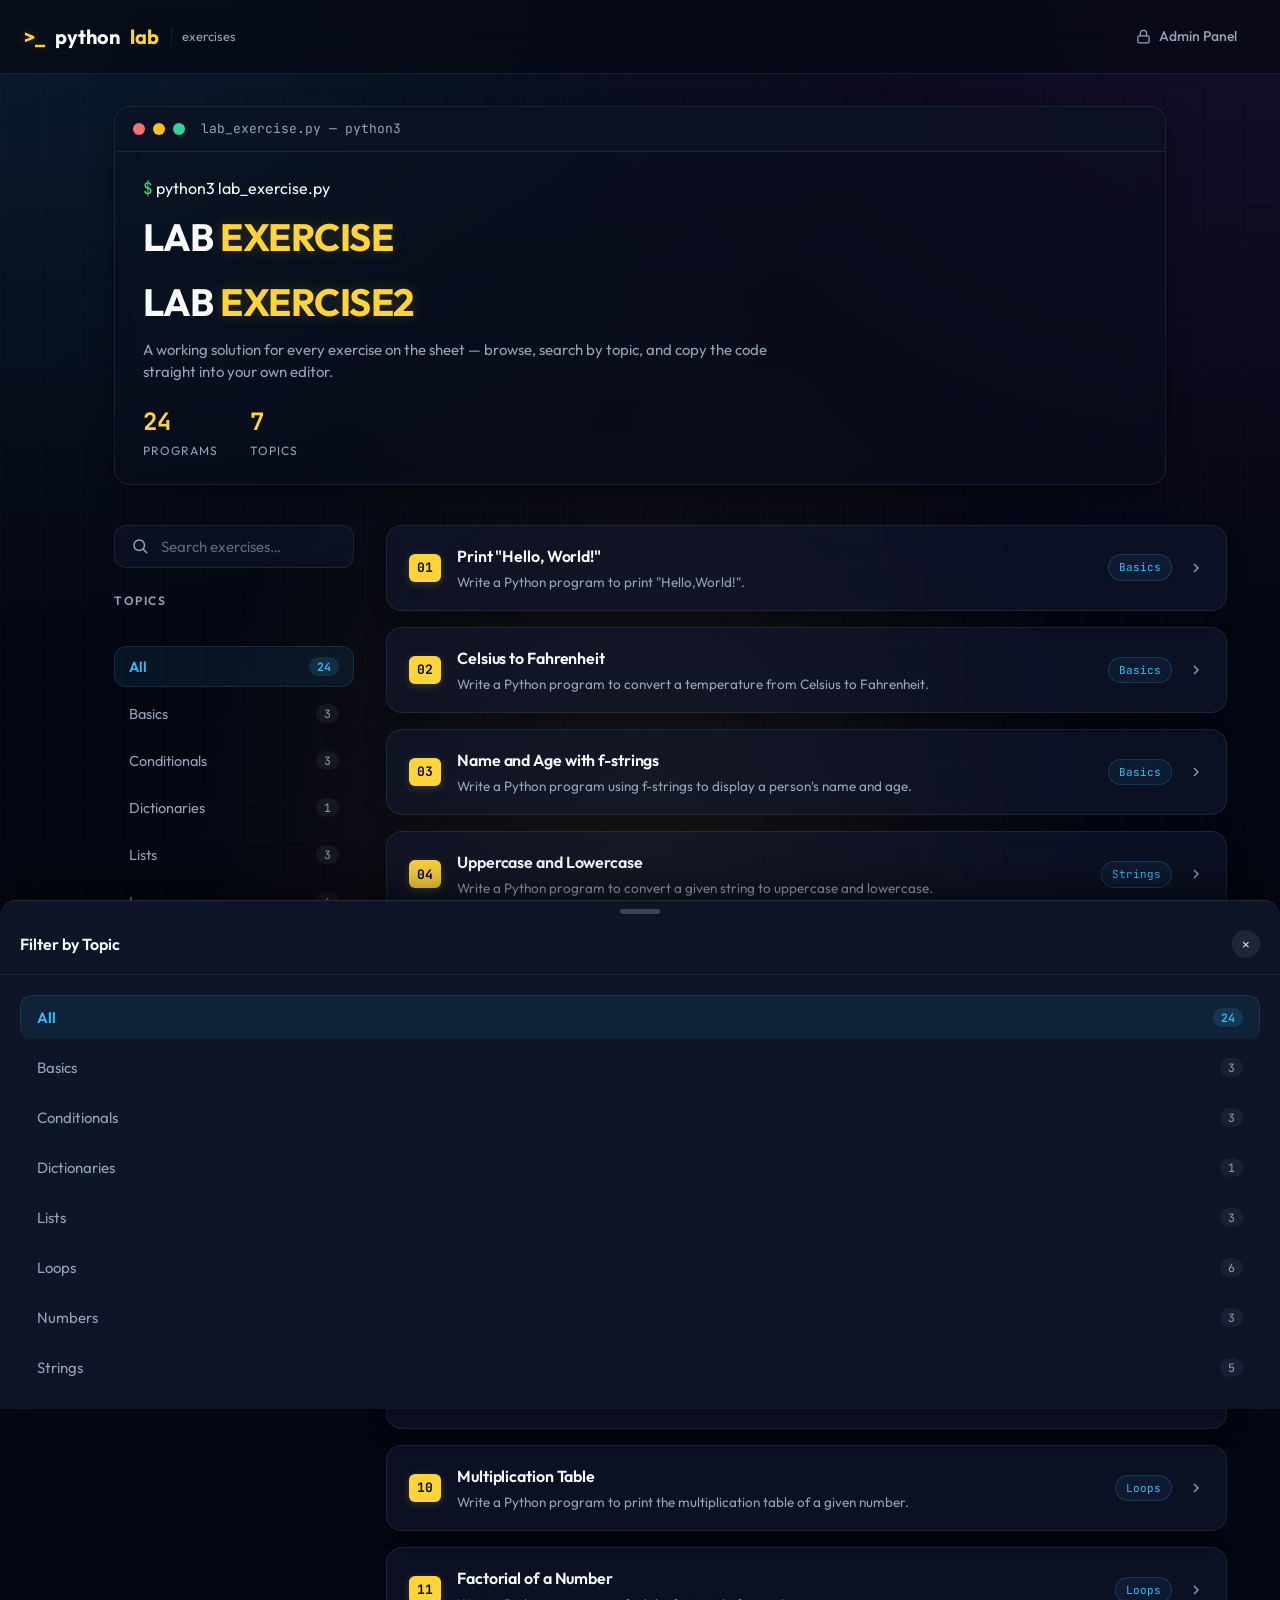
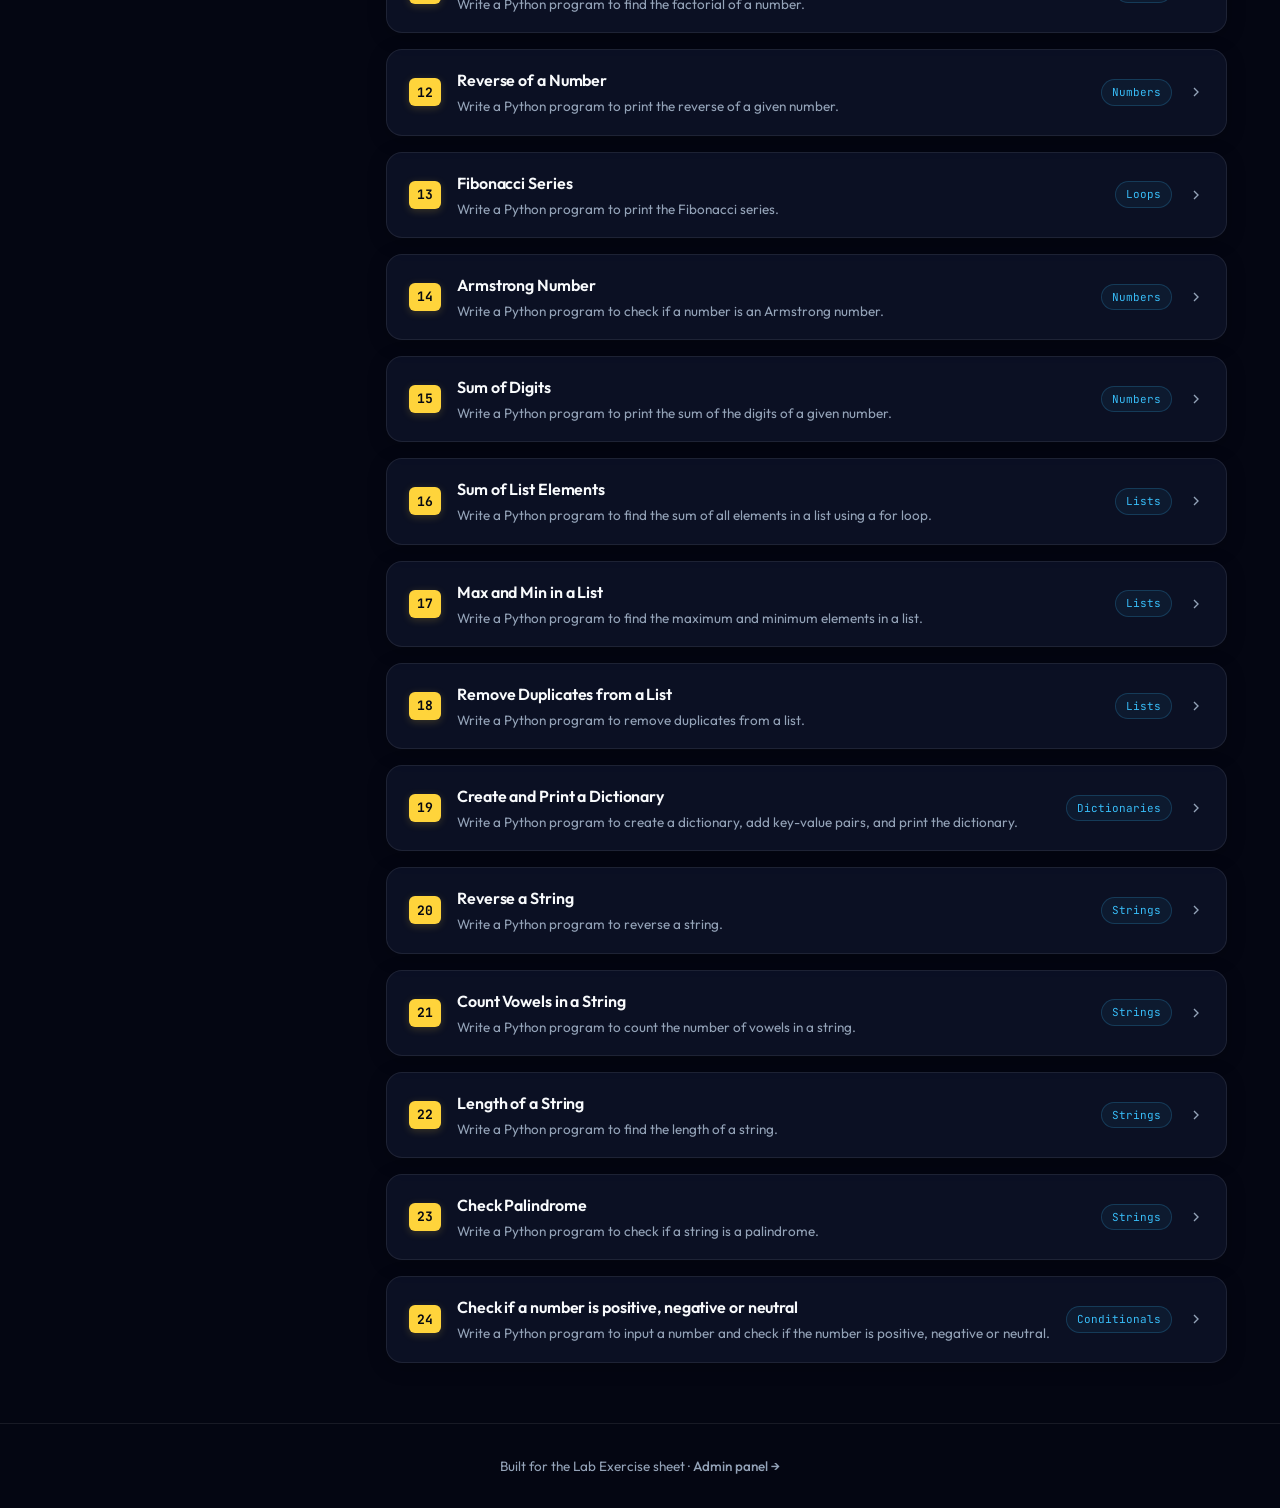
==== commit 65f95d47: "Update index.html" ====
--- a/index.html
+++ b/index.html
@@ -34,6 +34,7 @@
     <div class="terminal-body">
       <div><span class="prompt">$</span> python3 lab_exercise.py</div>
       <h1>LAB <span class="py">EXERCISE</span></h1>
+      <h1>LAB <span class="py">EXERCISE2</span></h1>
       <p class="lead">A working solution for every exercise on the sheet — browse, search by topic, and copy the code straight into your own editor.</p>
       <div class="stats-row">
         <div class="stat"><span class="num" id="statTotal">0</span><span class="label">Programs</span></div>
--- a/style.css
+++ b/style.css
@@ -51,9 +51,15 @@
 }
 
 body {
-  background: radial-gradient(circle at 10% 10%, rgba(56, 189, 248, 0.06) 0%, transparent 35%),
-              radial-gradient(circle at 90% 80%, rgba(255, 212, 59, 0.04) 0%, transparent 40%),
-              linear-gradient(180deg, #060913 0%, #030408 100%);
+  background-color: #040612;
+  background-image: 
+    radial-gradient(at 0% 0%, rgba(56, 189, 248, 0.12) 0px, transparent 50%),
+    radial-gradient(at 100% 0%, rgba(168, 85, 247, 0.1) 0px, transparent 50%),
+    radial-gradient(at 50% 100%, rgba(255, 212, 59, 0.08) 0px, transparent 50%),
+    linear-gradient(rgba(255, 255, 255, 0.007) 1px, transparent 1px),
+    linear-gradient(90deg, rgba(255, 255, 255, 0.007) 1px, transparent 1px);
+  background-size: 100% 100%, 100% 100%, 100% 100%, 40px 40px, 40px 40px;
+  background-attachment: fixed;
   color: var(--text);
   font-family: var(--font-sans);
   line-height: 1.5;
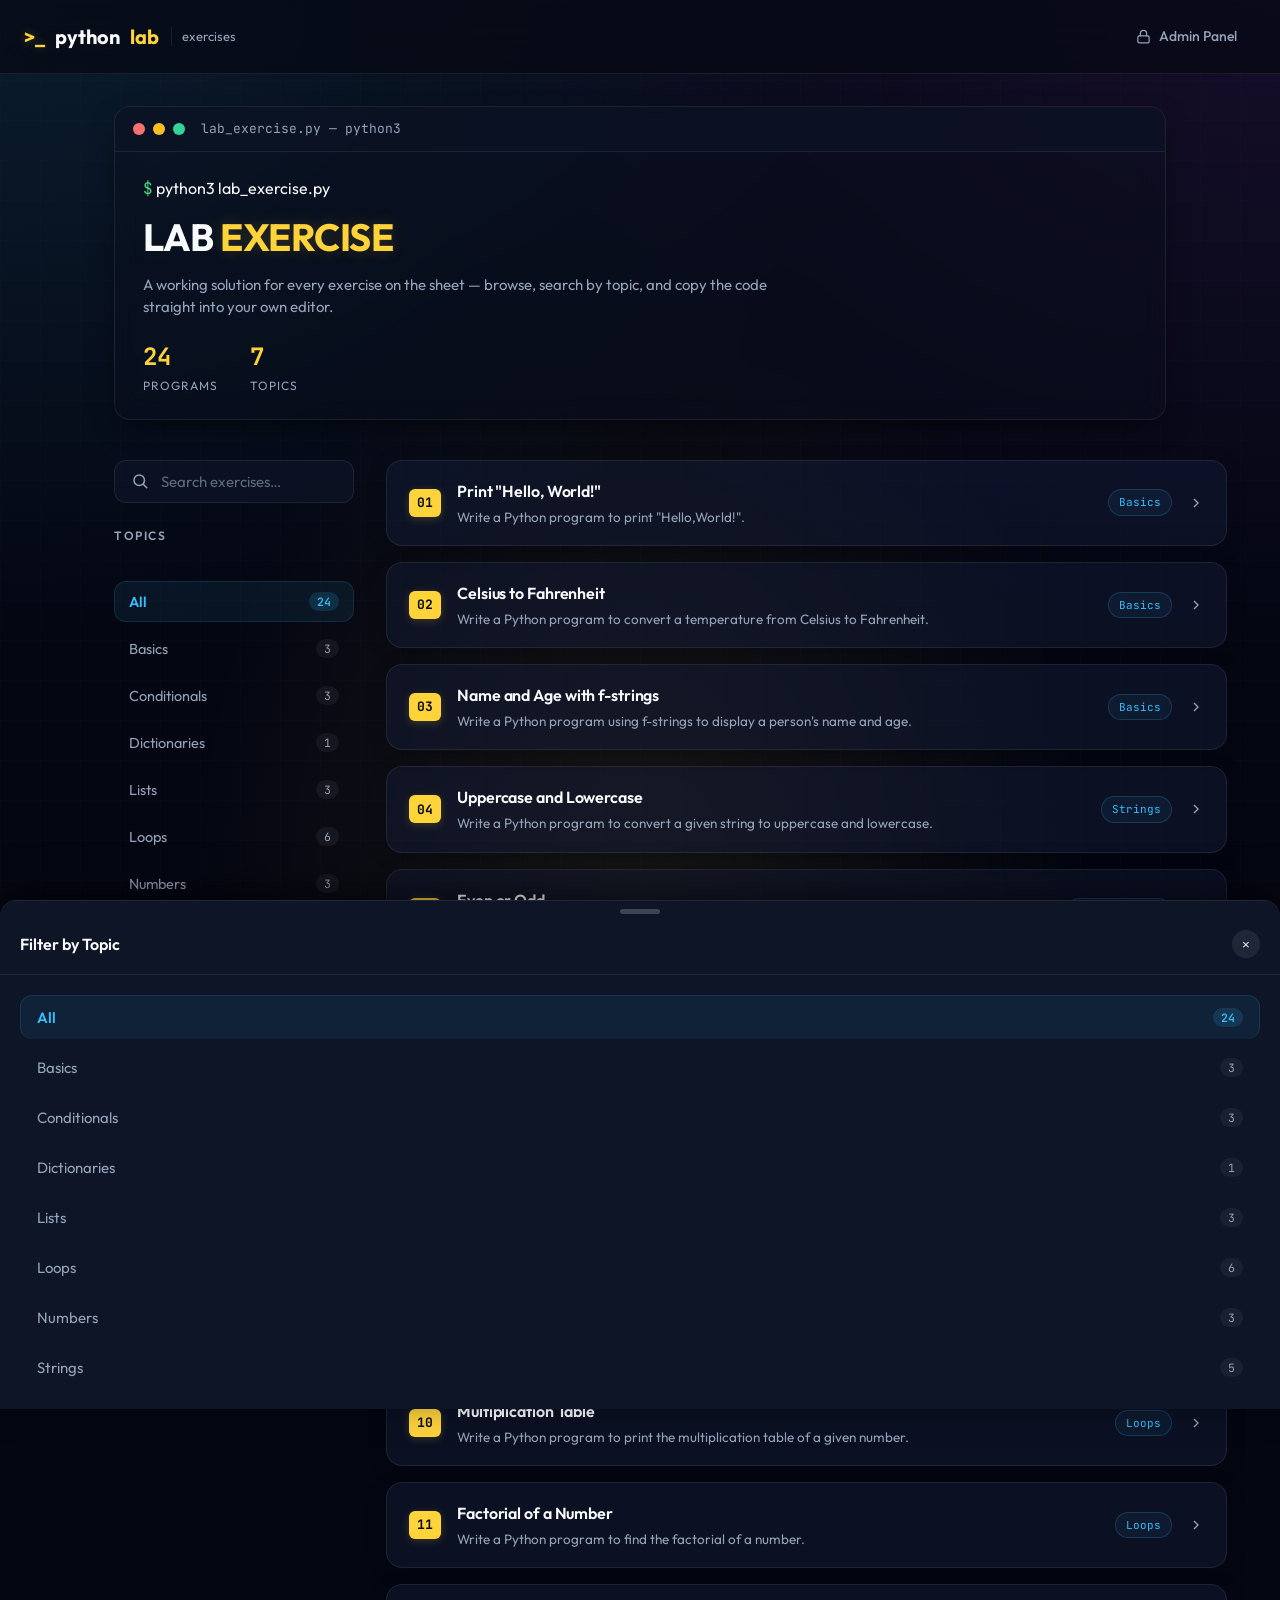
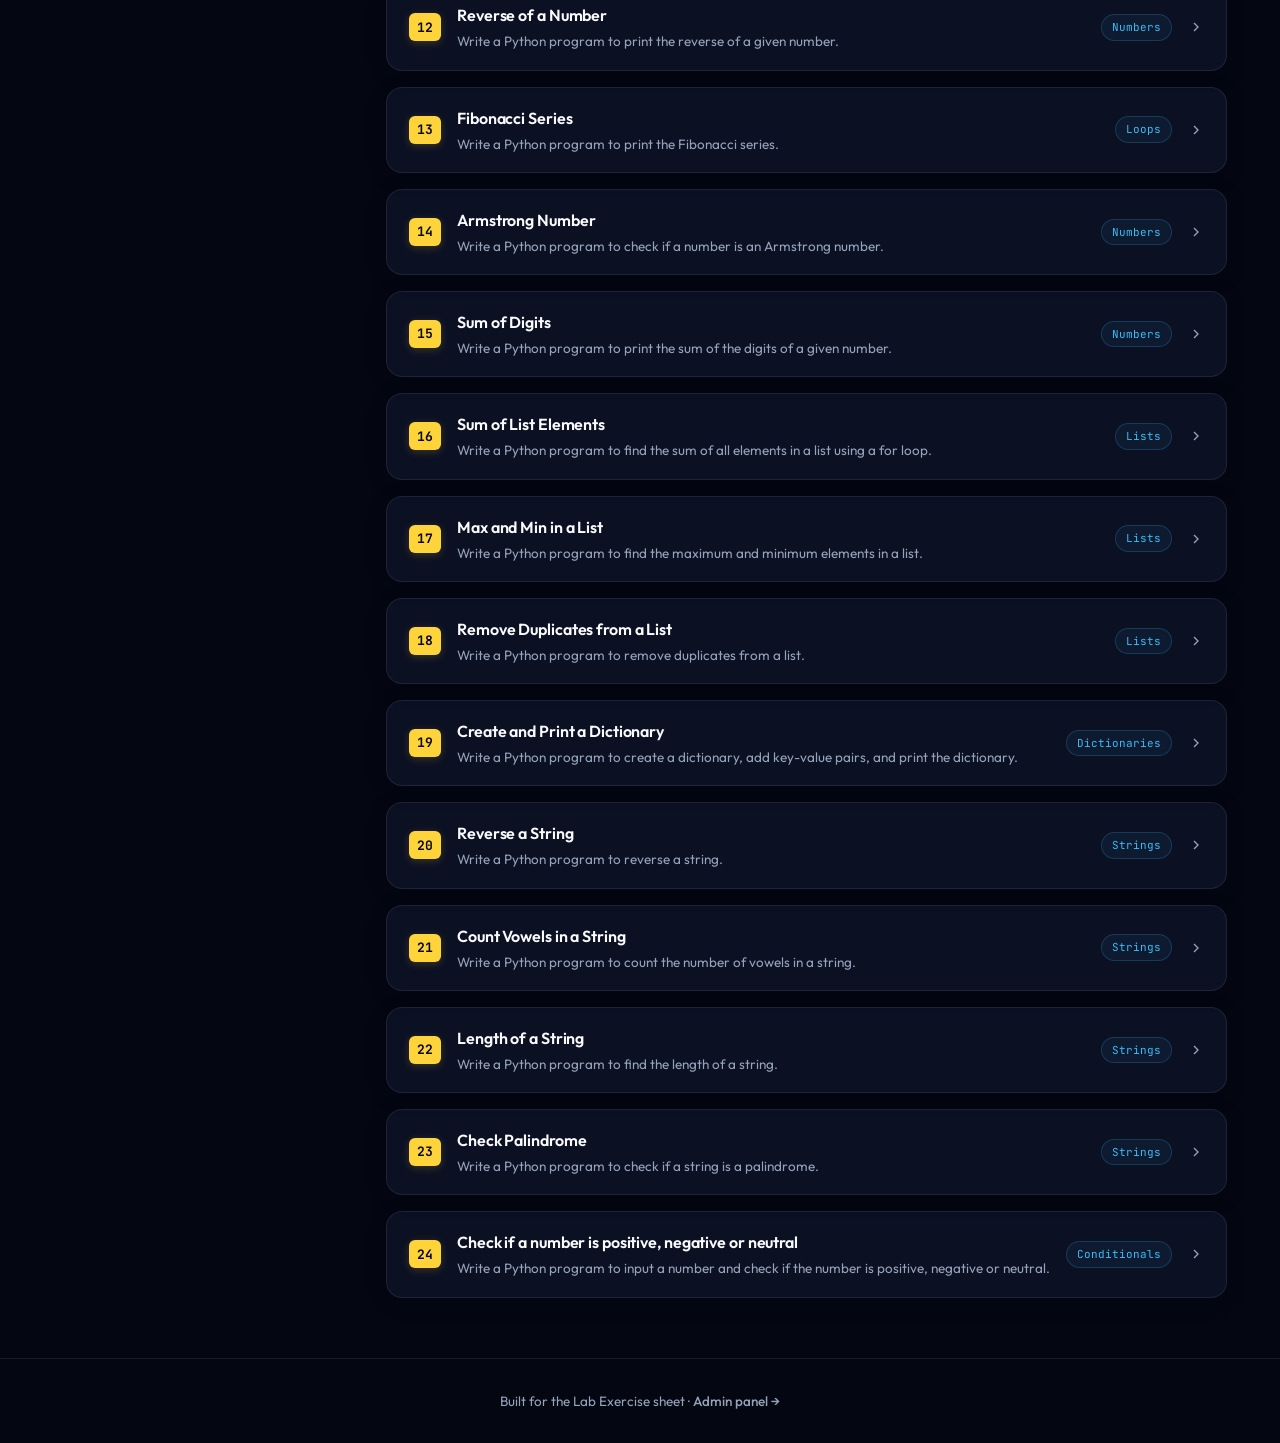
==== commit 88e68207: "Update index.html" ====
--- a/index.html
+++ b/index.html
@@ -34,7 +34,6 @@
     <div class="terminal-body">
       <div><span class="prompt">$</span> python3 lab_exercise.py</div>
       <h1>LAB <span class="py">EXERCISE</span></h1>
-      <h1>LAB <span class="py">EXERCISE2</span></h1>
       <p class="lead">A working solution for every exercise on the sheet — browse, search by topic, and copy the code straight into your own editor.</p>
       <div class="stats-row">
         <div class="stat"><span class="num" id="statTotal">0</span><span class="label">Programs</span></div>
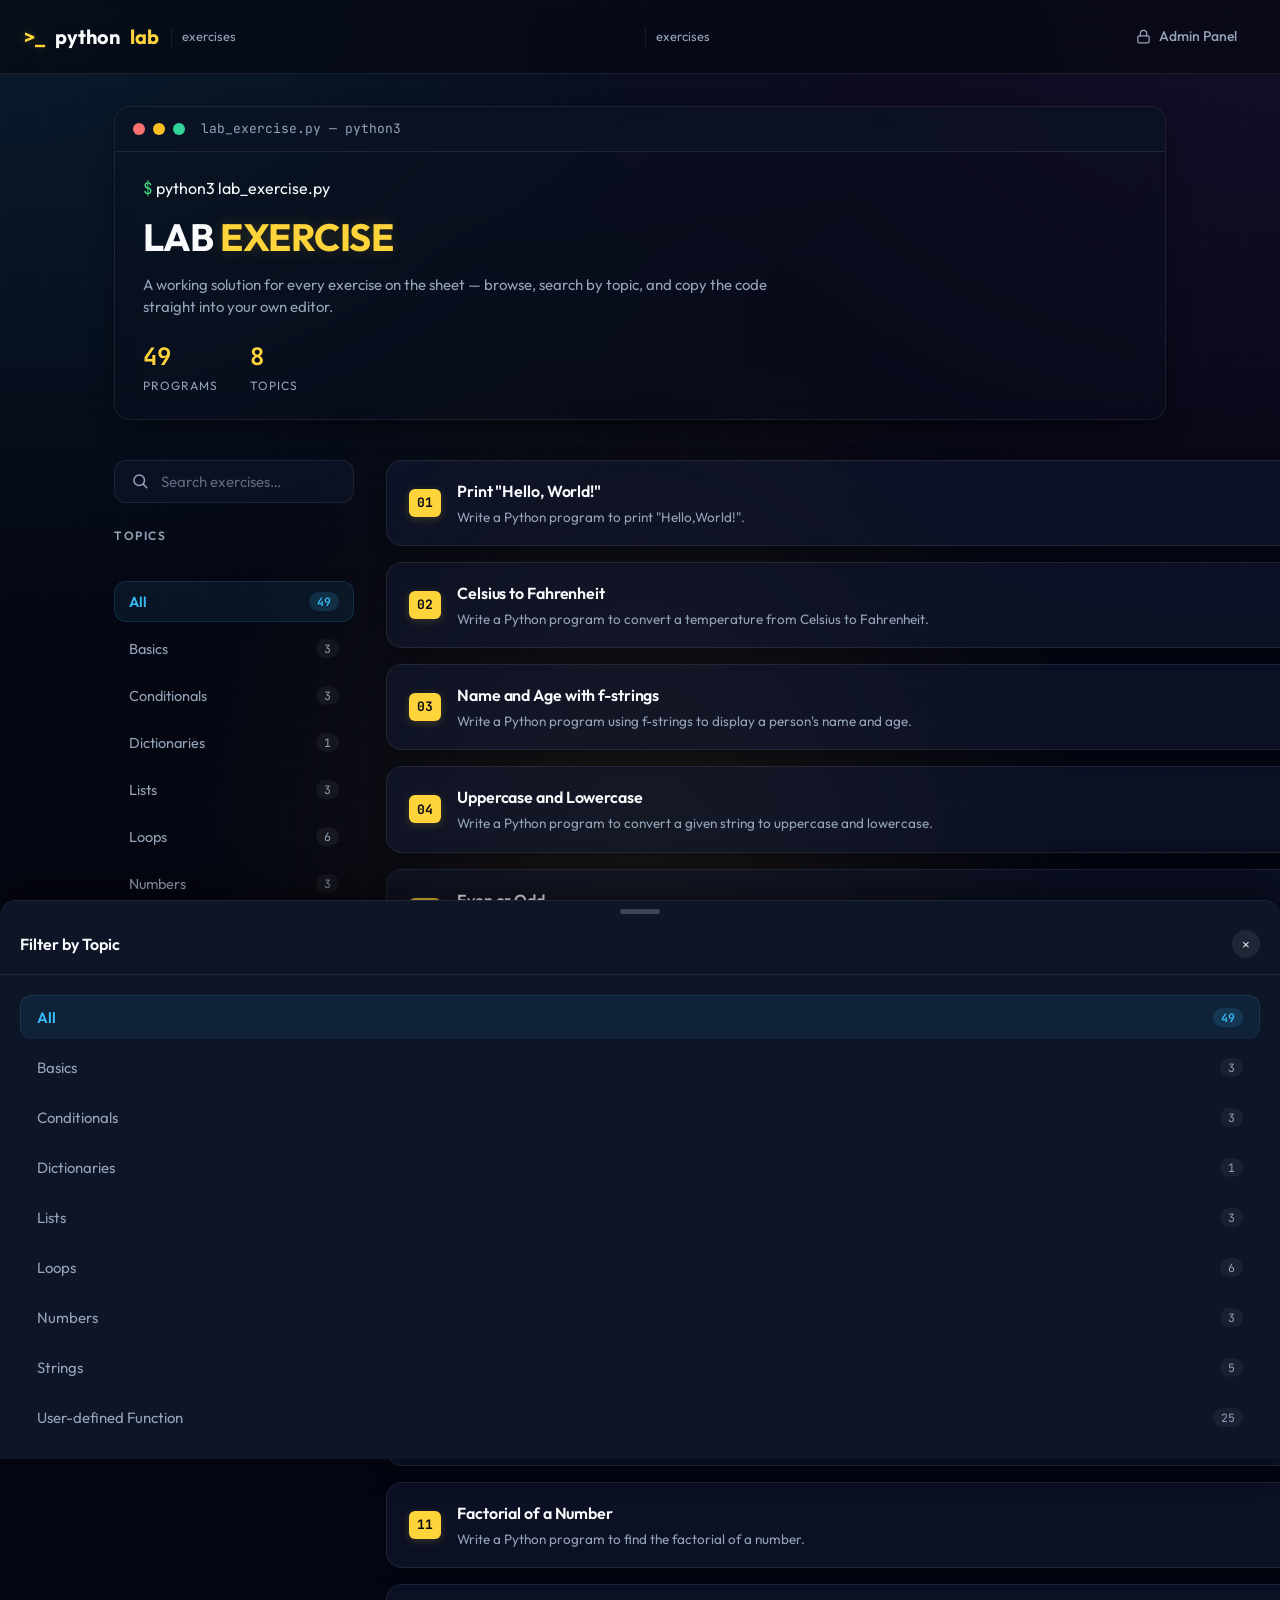
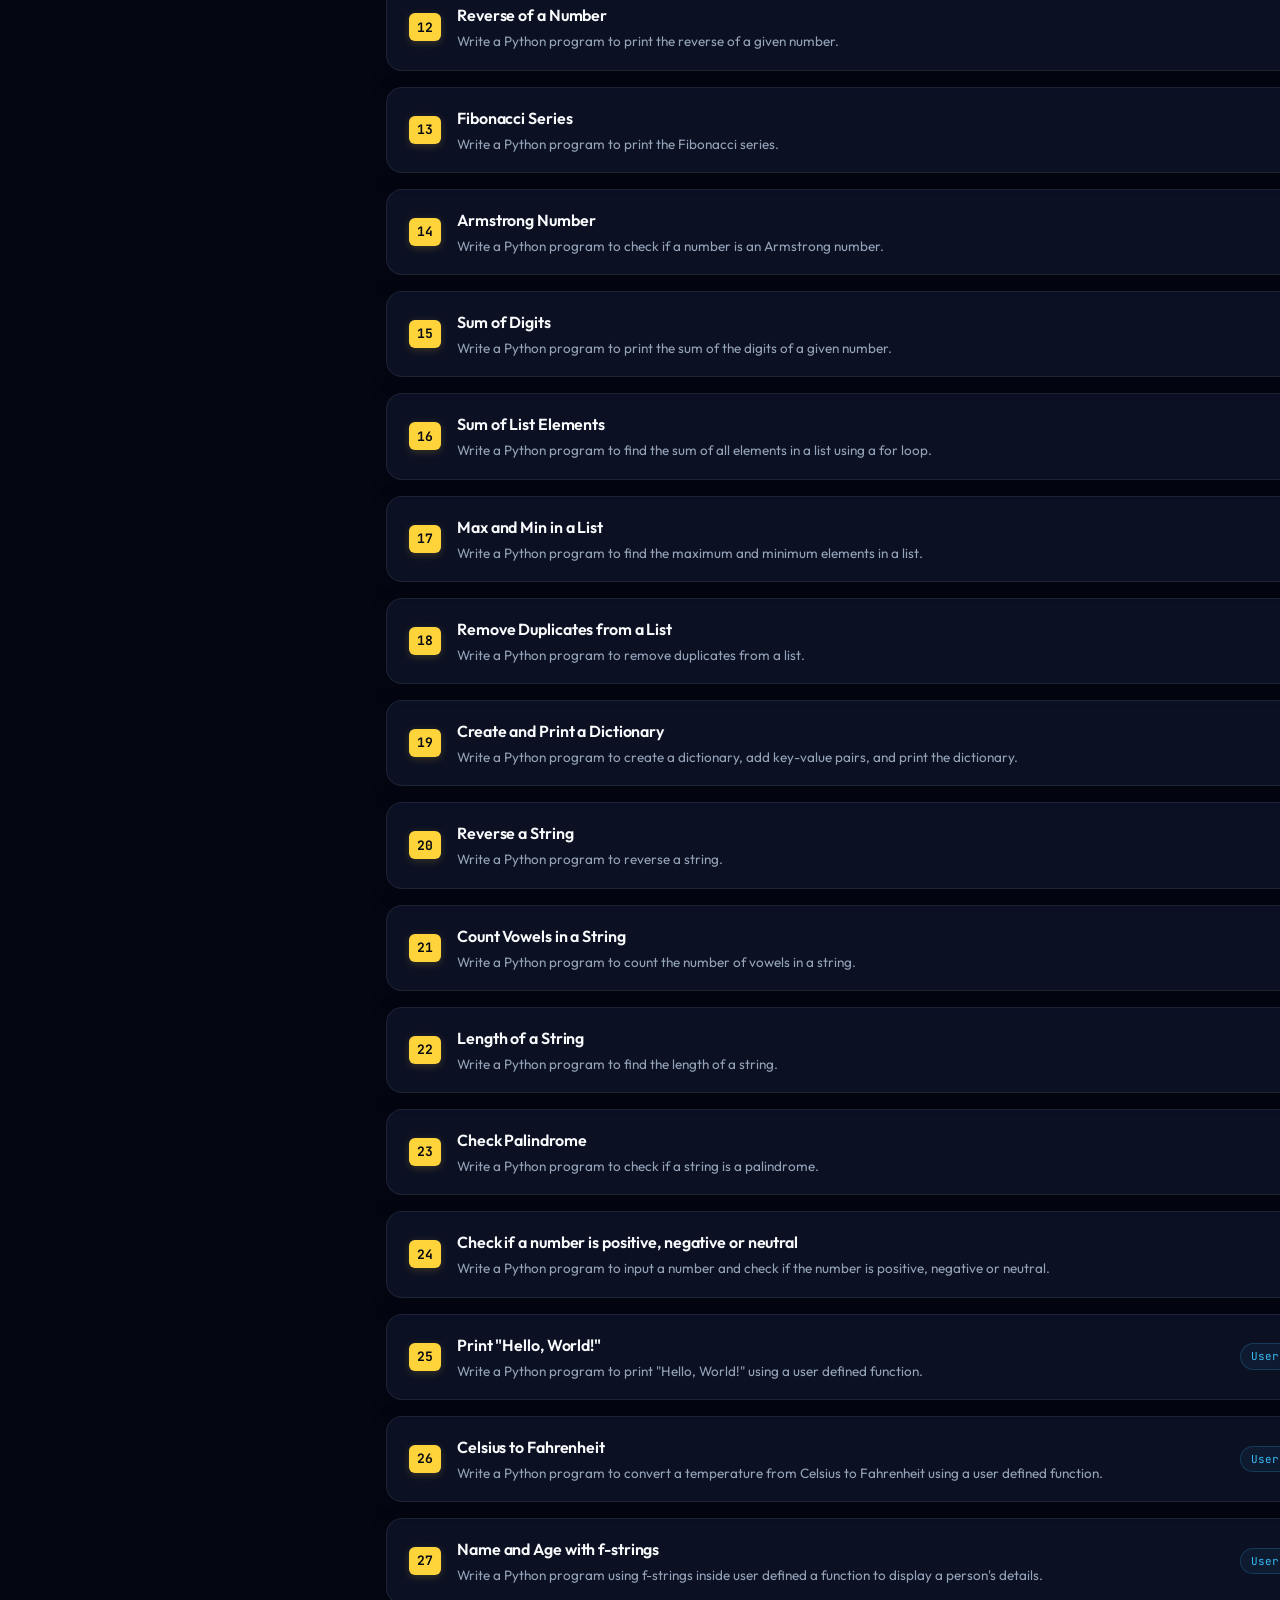
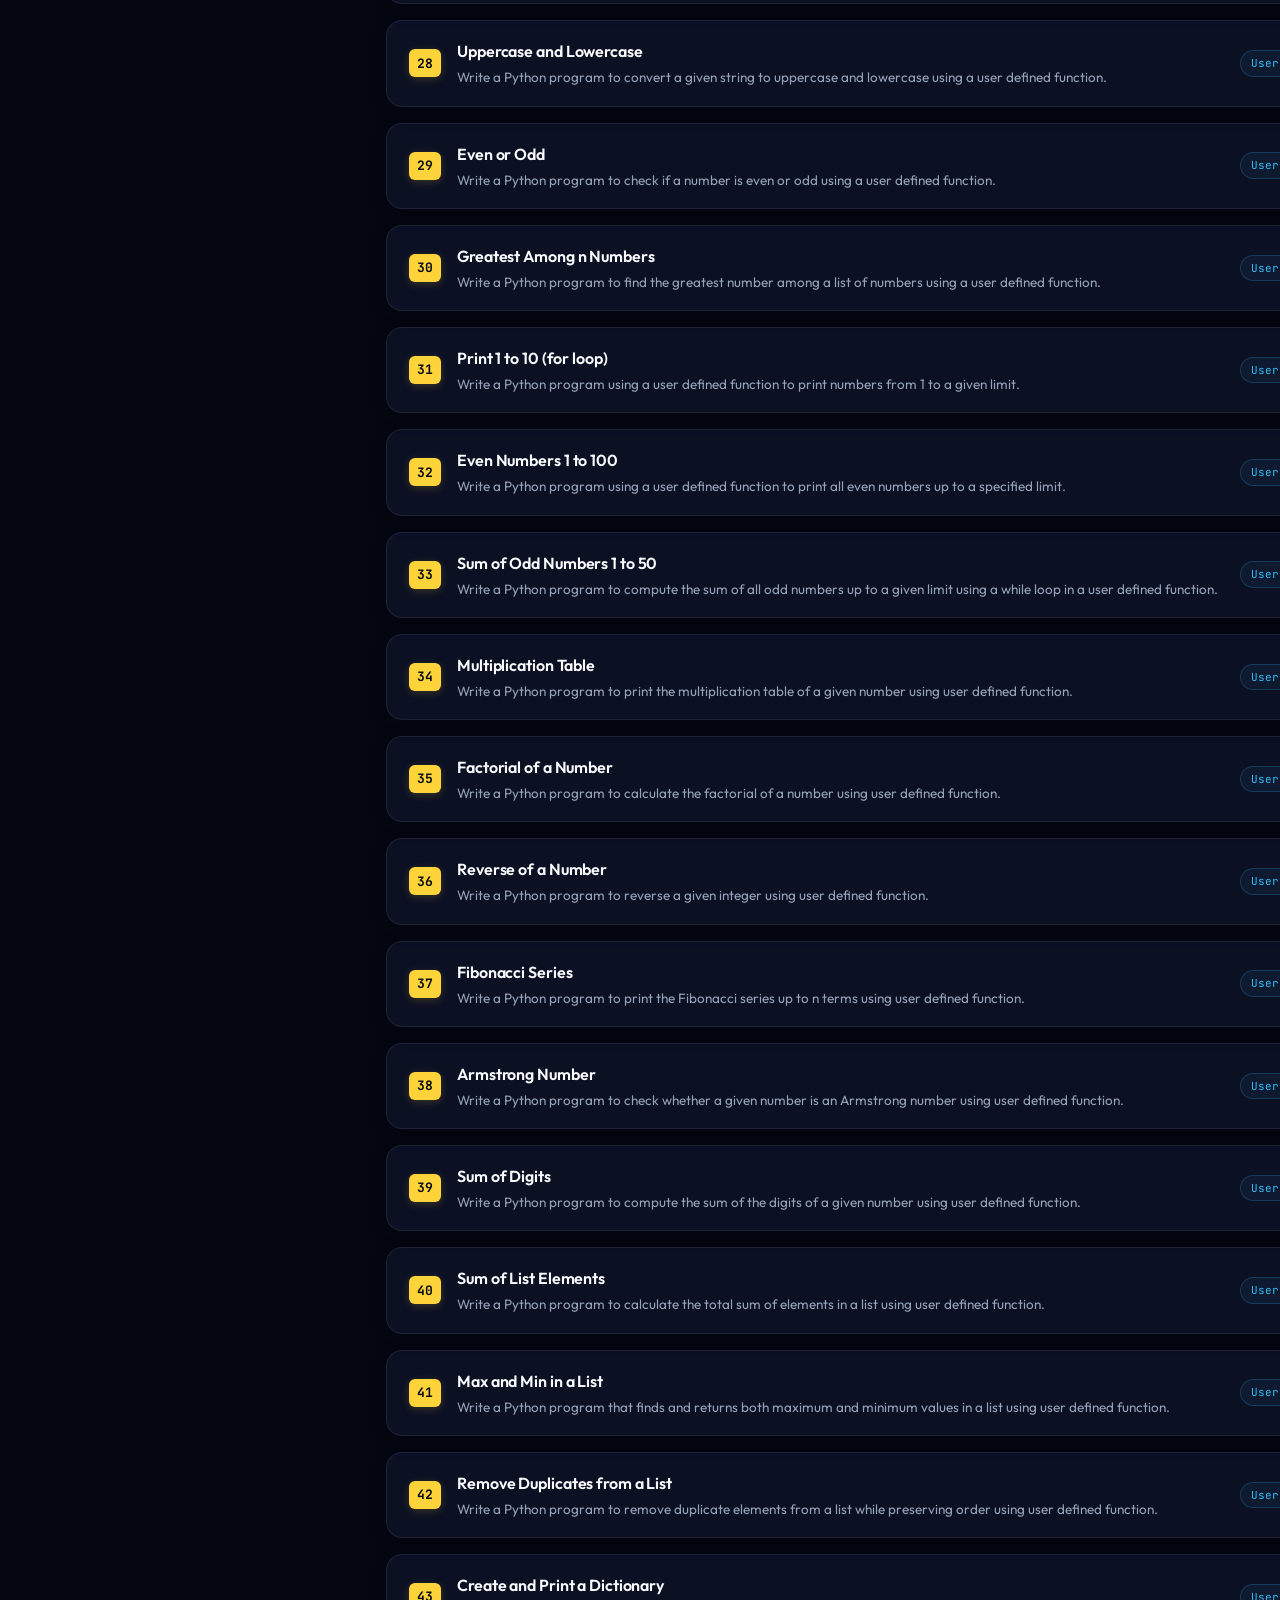
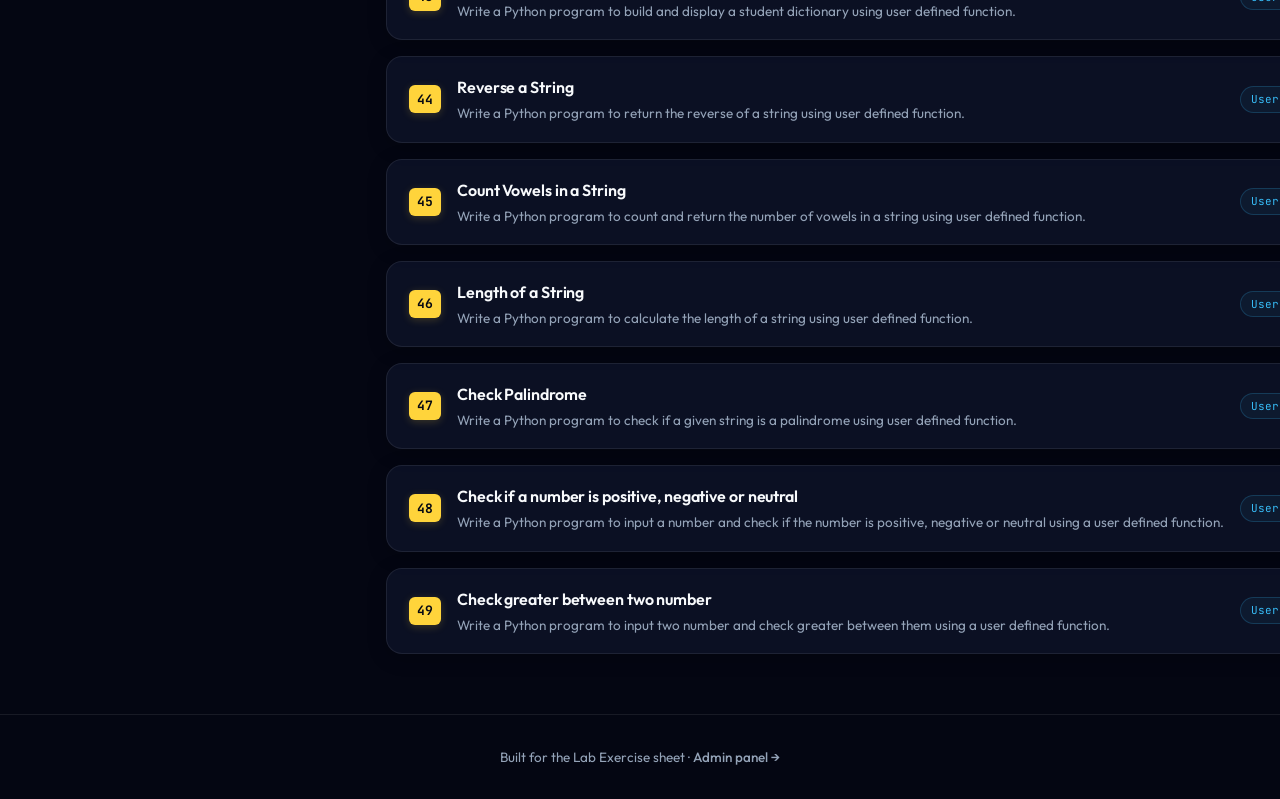
==== commit cb3b330b: "Update index.html" ====
--- a/index.html
+++ b/index.html
@@ -14,6 +14,7 @@
 
 <header class="topbar">
   <a class="brand" href="index.html"><span class="dot">&gt;_</span> python<span style="color:var(--accent)">lab</span><span class="brand-sub">exercises</span></a>
+  <a class="brand" href="index.html"></span><span class="brand-sub">exercises</span></a>
   <div class="topbar-links">
     <a class="btn btn-ghost" href="admin.html">
       <svg width="15" height="15" viewBox="0 0 24 24" fill="none" stroke="currentColor" stroke-width="2" stroke-linecap="round" stroke-linejoin="round">
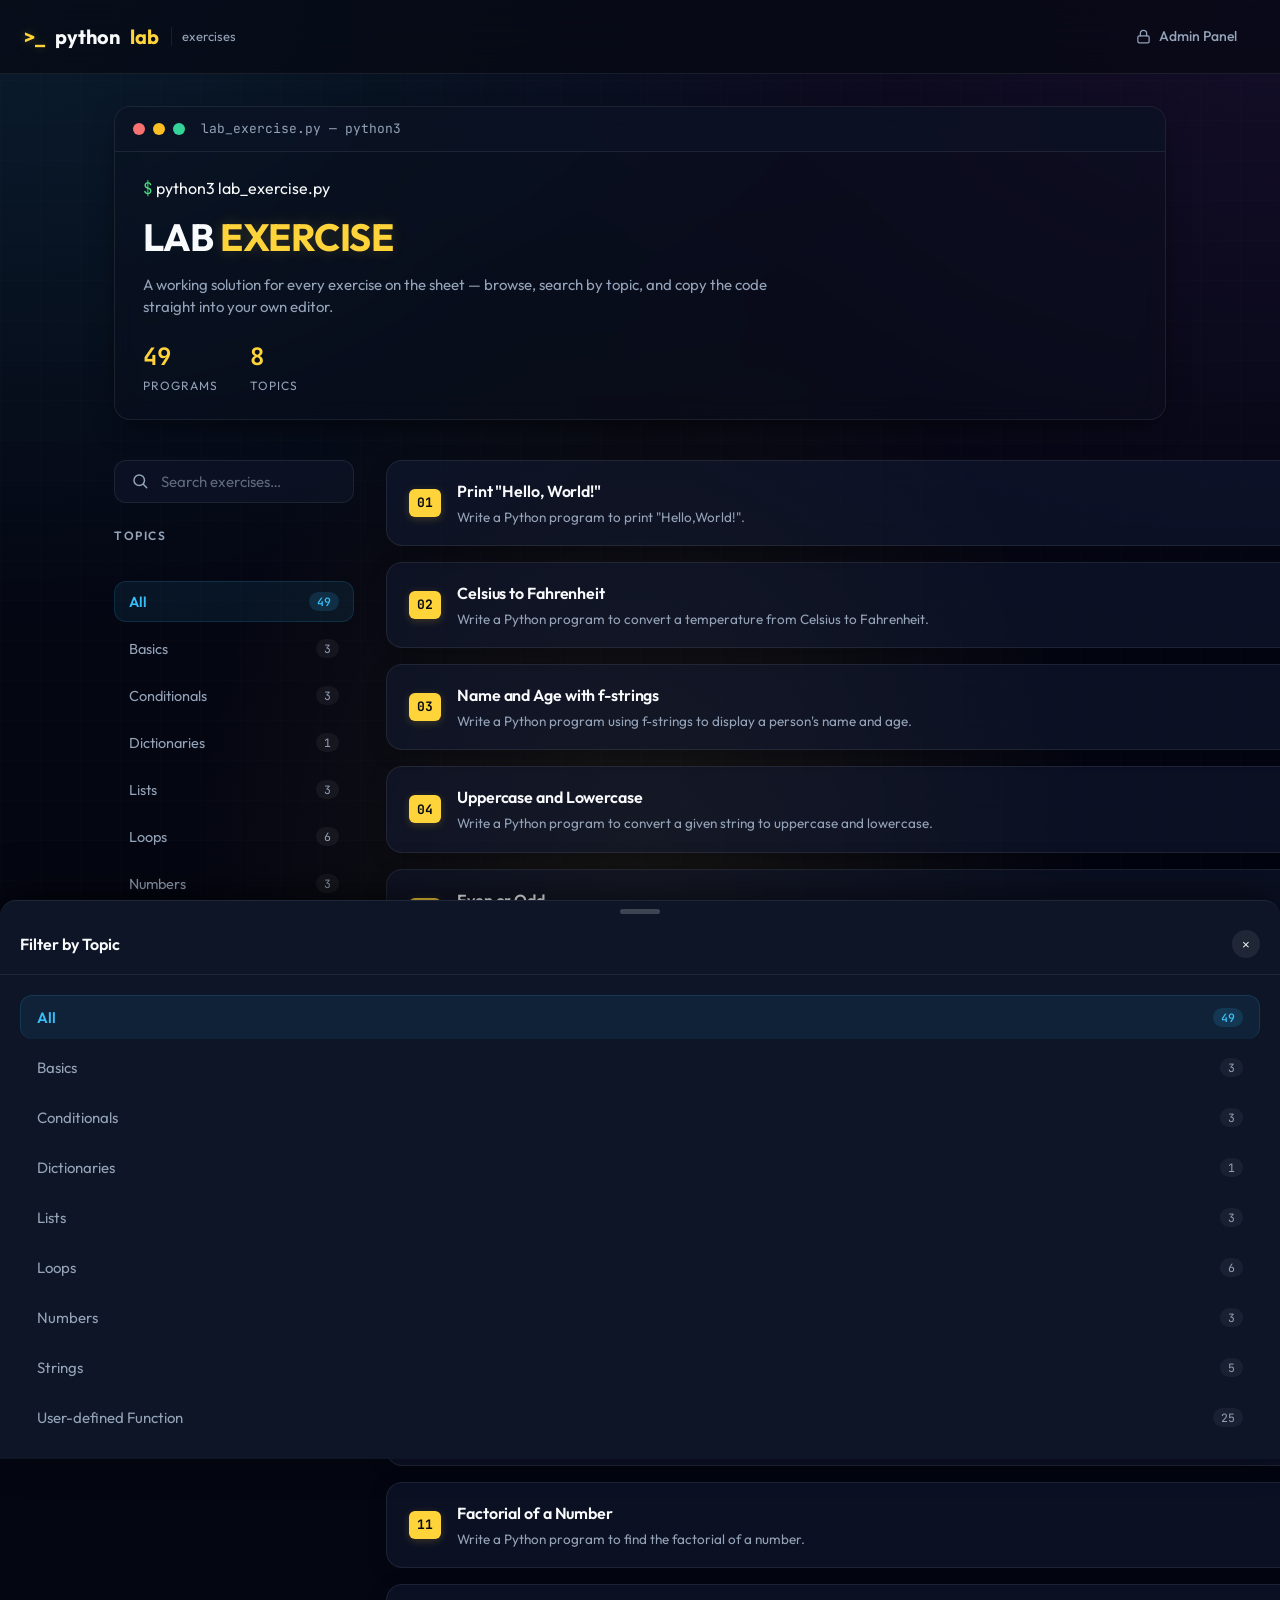
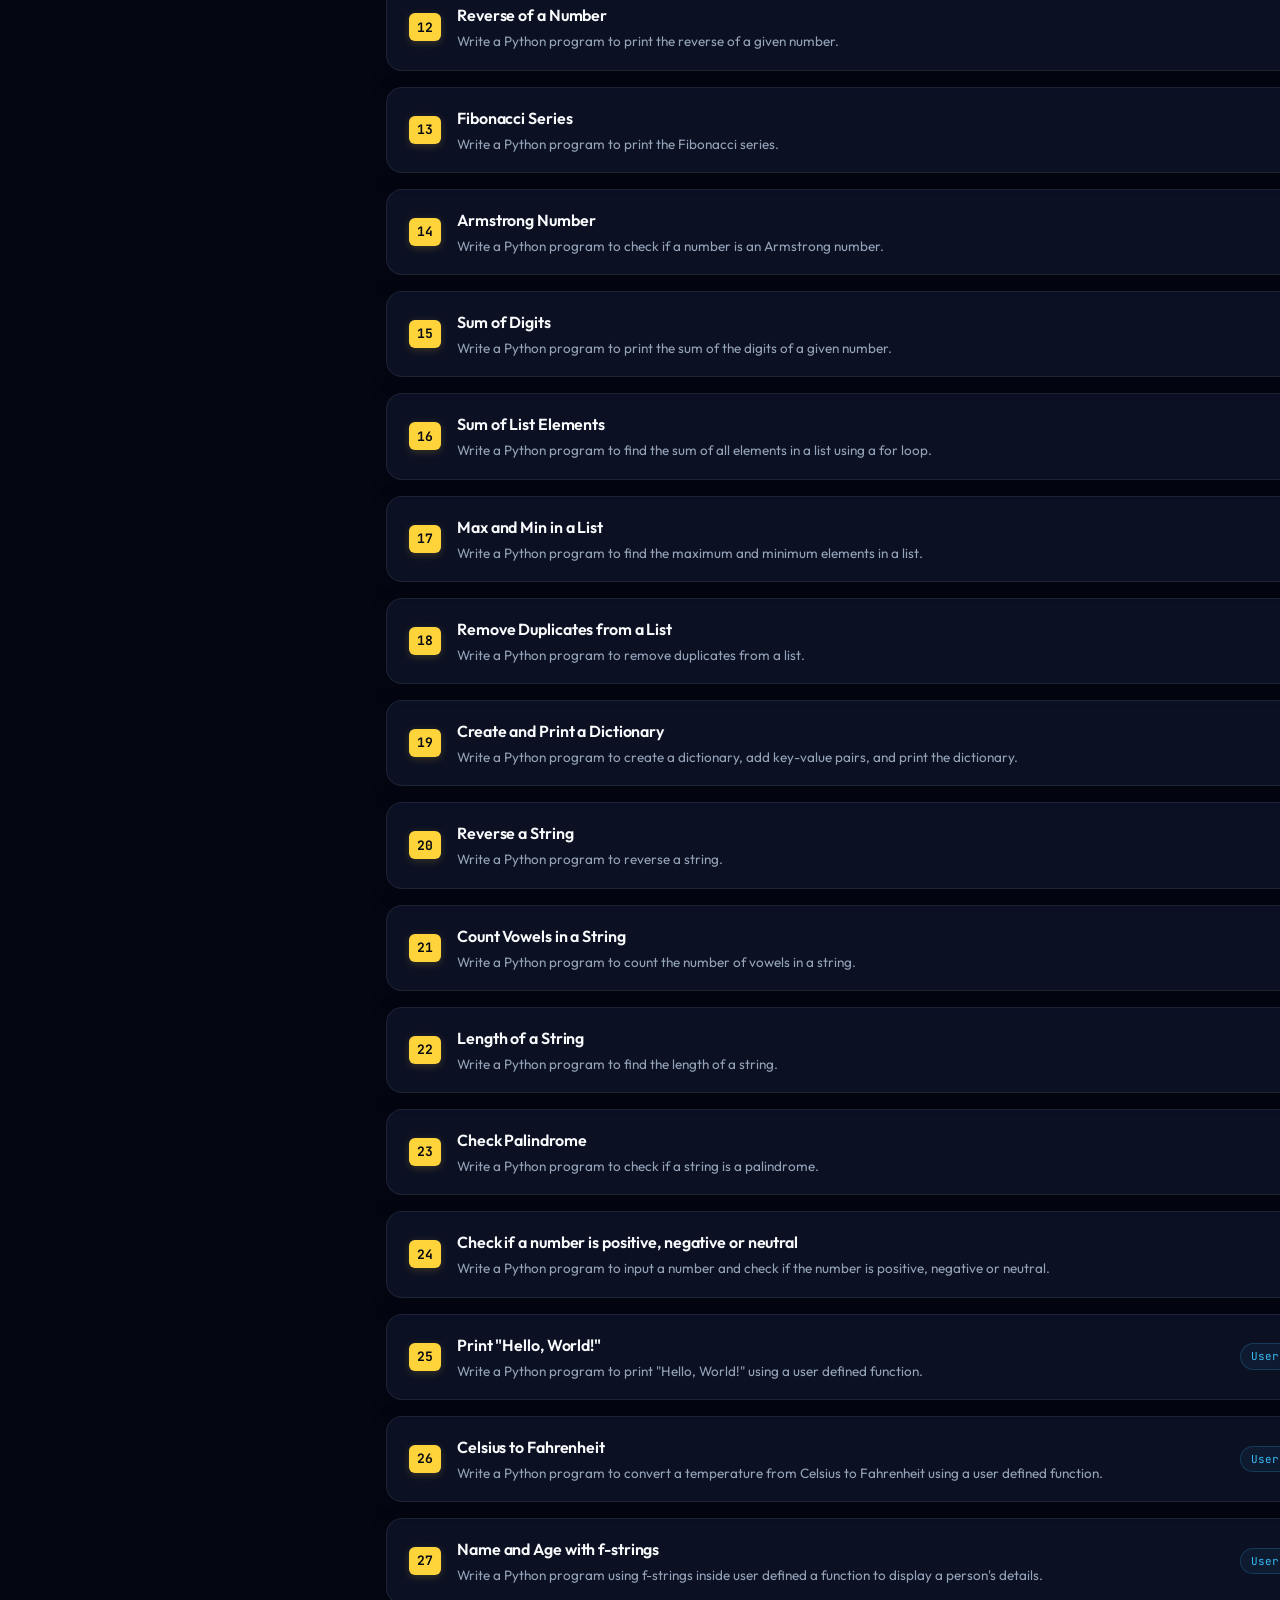
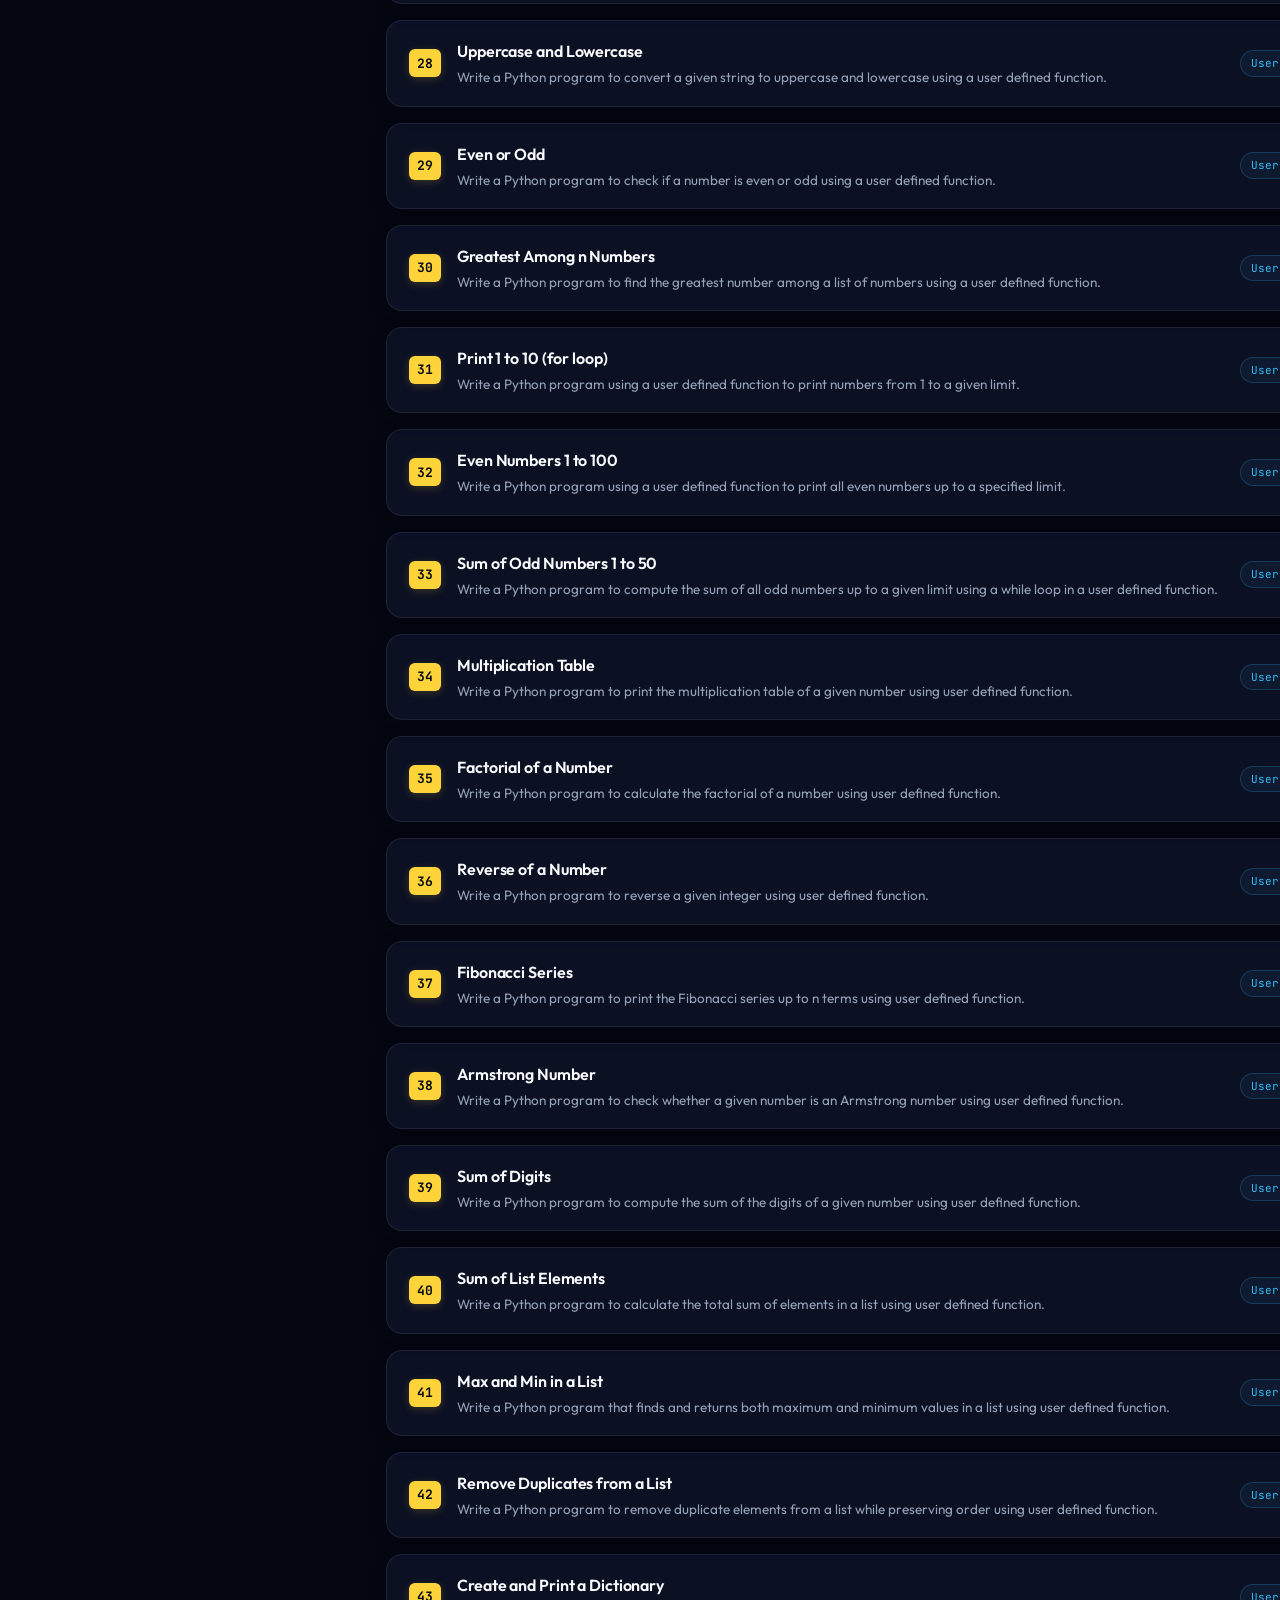
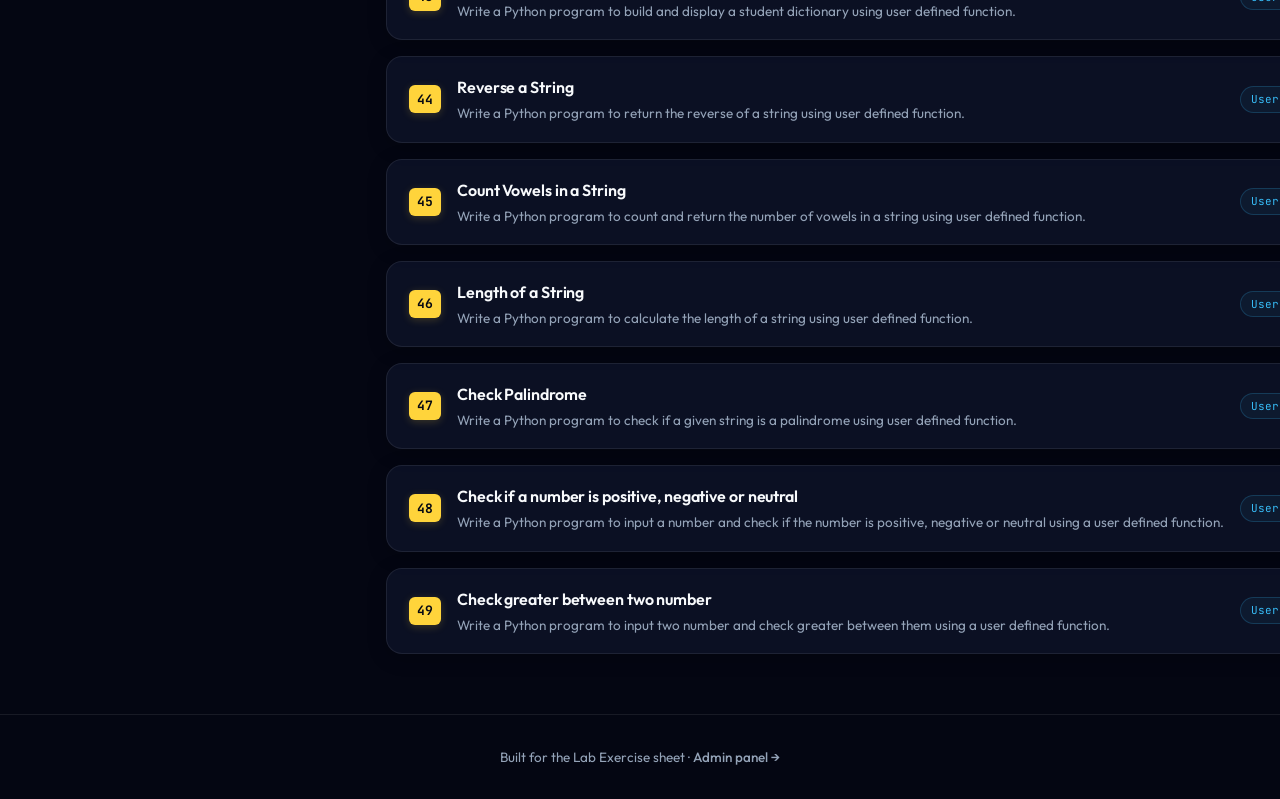
==== commit 7d8366fd: "Update index.html" ====
--- a/index.html
+++ b/index.html
@@ -9,12 +9,72 @@
 <link rel="preconnect" href="https://fonts.gstatic.com" crossorigin>
 <link href="https://fonts.googleapis.com/css2?family=Outfit:wght@400;500;600;700&family=Inter:wght@400;500;600;700&family=JetBrains+Mono:wght@400;500;700&display=swap" rel="stylesheet">
 <link rel="stylesheet" href="style.css?v=2">
+
+<!-- Internal CSS added for the expanded Bottom Navigation -->
+<style>
+  /* Ensure the bottom nav handles 6 items gracefully on mobile */
+  .bottom-nav {
+    display: flex;
+    justify-content: space-between;
+    align-items: center;
+    position: fixed;
+    bottom: 0;
+    left: 0;
+    right: 0;
+    background-color: var(--bg-surface, #ffffff);
+    border-top: 1px solid var(--border-color, #e5e7eb);
+    padding: 0.5rem 0.25rem;
+    z-index: 1000;
+    /* Allow horizontal scrolling on very narrow screens so icons don't crush */
+    overflow-x: auto;
+    scrollbar-width: none; /* Firefox */
+  }
+  
+  .bottom-nav::-webkit-scrollbar {
+    display: none; /* Chrome/Safari */
+  }
+
+  .bottom-nav-item {
+    flex: 1 1 auto;
+    min-width: 55px;
+    display: flex;
+    flex-direction: column;
+    align-items: center;
+    justify-content: center;
+    gap: 4px;
+    background: none;
+    border: none;
+    color: var(--text-muted, #6b7280);
+    font-family: 'Inter', sans-serif;
+    font-size: 0.65rem;
+    cursor: pointer;
+    text-decoration: none;
+    padding: 4px;
+    transition: color 0.2s ease;
+  }
+
+  .bottom-nav-item:hover, 
+  .bottom-nav-item.active {
+    color: var(--accent, #3b82f6);
+  }
+
+  .bottom-nav-item svg {
+    width: 20px;
+    height: 20px;
+  }
+
+  /* Hide bottom nav on desktop, assuming standard responsive behavior */
+  @media (min-width: 768px) {
+    .bottom-nav {
+      display: none;
+    }
+  }
+</style>
 </head>
 <body>
 
 <header class="topbar">
   <a class="brand" href="index.html"><span class="dot">&gt;_</span> python<span style="color:var(--accent)">lab</span><span class="brand-sub">exercises</span></a>
-  <a class="brand" href="index.html"></span><span class="brand-sub">exercises</span></a>
   <div class="topbar-links">
     <a class="btn btn-ghost" href="admin.html">
       <svg width="15" height="15" viewBox="0 0 24 24" fill="none" stroke="currentColor" stroke-width="2" stroke-linecap="round" stroke-linejoin="round">
@@ -71,6 +131,7 @@
     </svg>
     <span>Exercises</span>
   </button>
+  
   <button class="bottom-nav-item" id="navTopicsBtn">
     <svg viewBox="0 0 24 24" fill="none" stroke="currentColor" stroke-width="2" stroke-linecap="round" stroke-linejoin="round">
       <rect x="3" y="3" width="7" height="7"></rect>
@@ -80,6 +141,32 @@
     </svg>
     <span>Topics</span>
   </button>
+
+  <!-- New Tab 1: Snippets -->
+  <button class="bottom-nav-item" id="navSnippetsBtn">
+    <svg viewBox="0 0 24 24" fill="none" stroke="currentColor" stroke-width="2" stroke-linecap="round" stroke-linejoin="round">
+      <polyline points="16 18 22 12 16 6"></polyline>
+      <polyline points="8 6 2 12 8 18"></polyline>
+    </svg>
+    <span>Snippets</span>
+  </button>
+
+  <!-- New Tab 2: Run Code -->
+  <button class="bottom-nav-item" id="navRunBtn">
+    <svg viewBox="0 0 24 24" fill="none" stroke="currentColor" stroke-width="2" stroke-linecap="round" stroke-linejoin="round">
+      <polygon points="5 3 19 12 5 21 5 3"></polygon>
+    </svg>
+    <span>Run</span>
+  </button>
+
+  <!-- New Tab 3: Saved/Bookmarks -->
+  <button class="bottom-nav-item" id="navSavedBtn">
+    <svg viewBox="0 0 24 24" fill="none" stroke="currentColor" stroke-width="2" stroke-linecap="round" stroke-linejoin="round">
+      <path d="M19 21l-7-5-7 5V5a2 2 0 0 1 2-2h10a2 2 0 0 1 2 2z"></path>
+    </svg>
+    <span>Saved</span>
+  </button>
+
   <a class="bottom-nav-item" href="admin.html">
     <svg viewBox="0 0 24 24" fill="none" stroke="currentColor" stroke-width="2" stroke-linecap="round" stroke-linejoin="round">
       <rect x="3" y="11" width="18" height="11" rx="2" ry="2"></rect>
